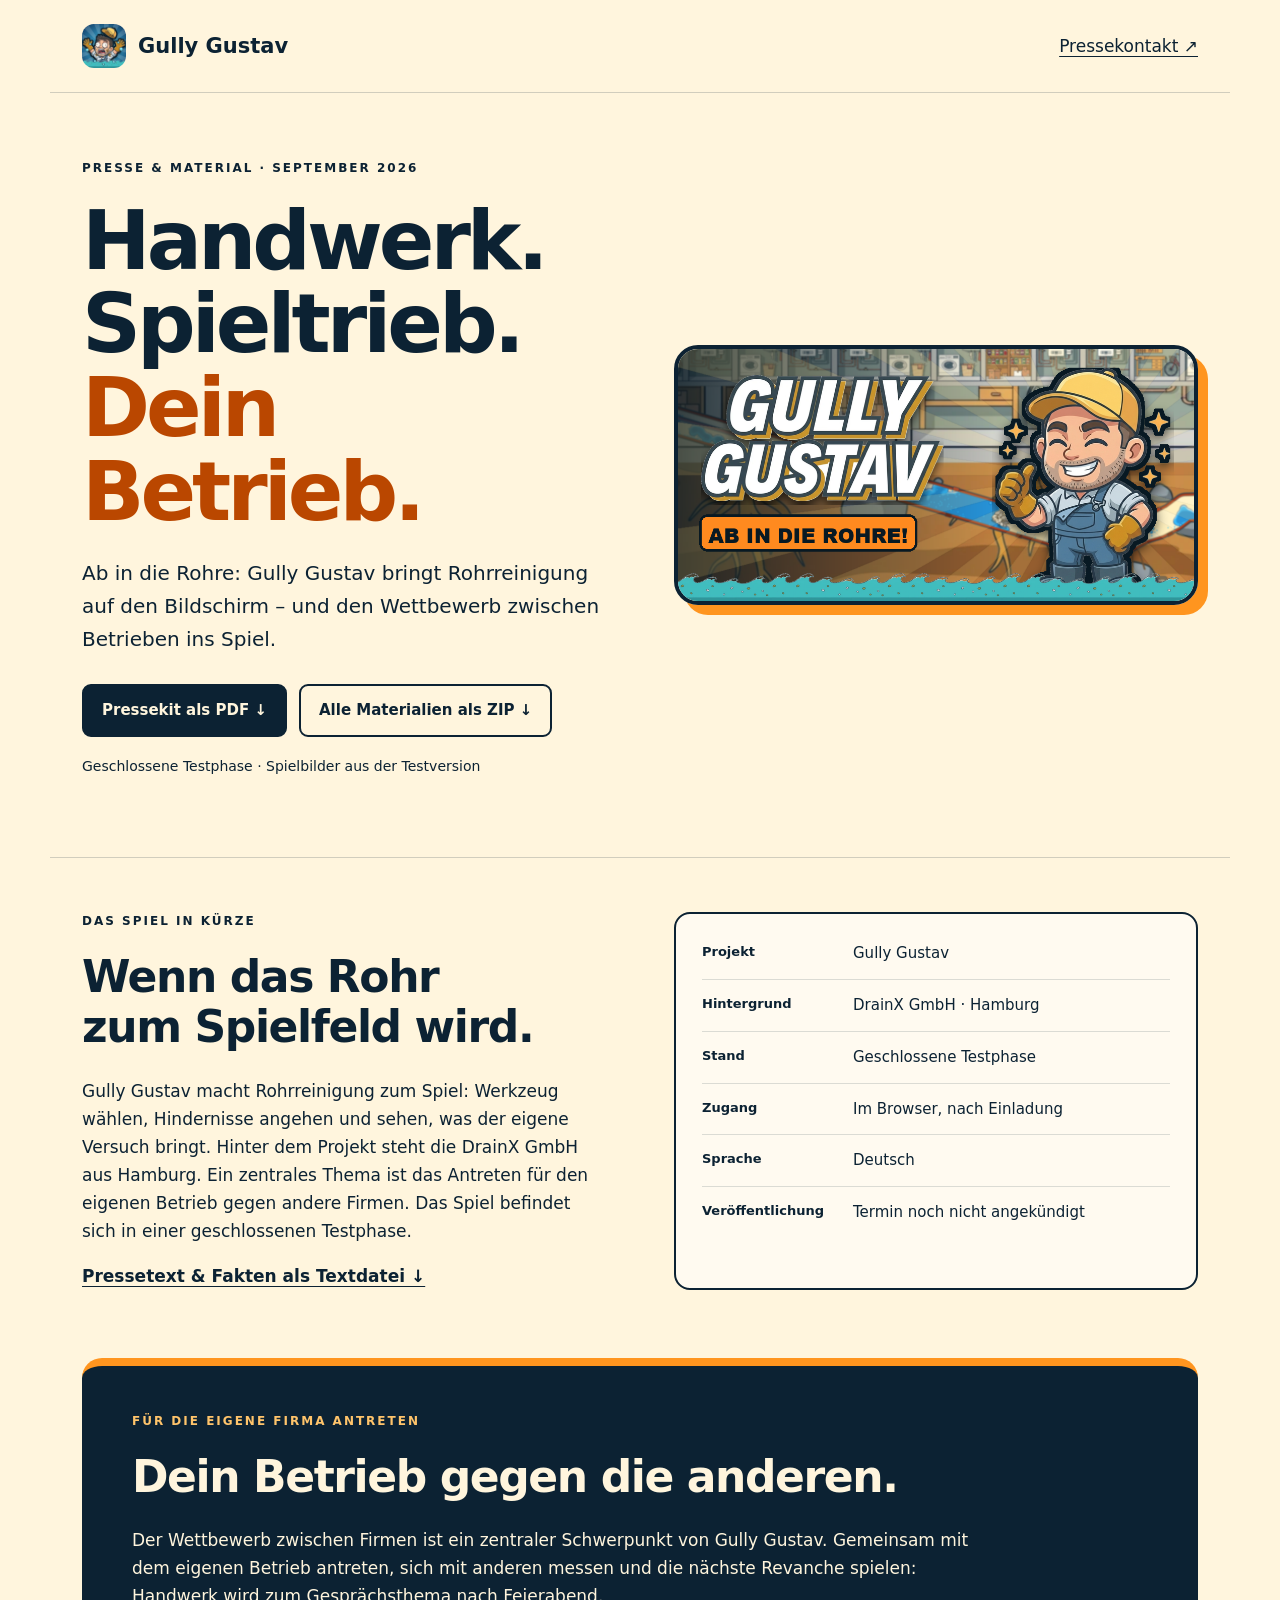
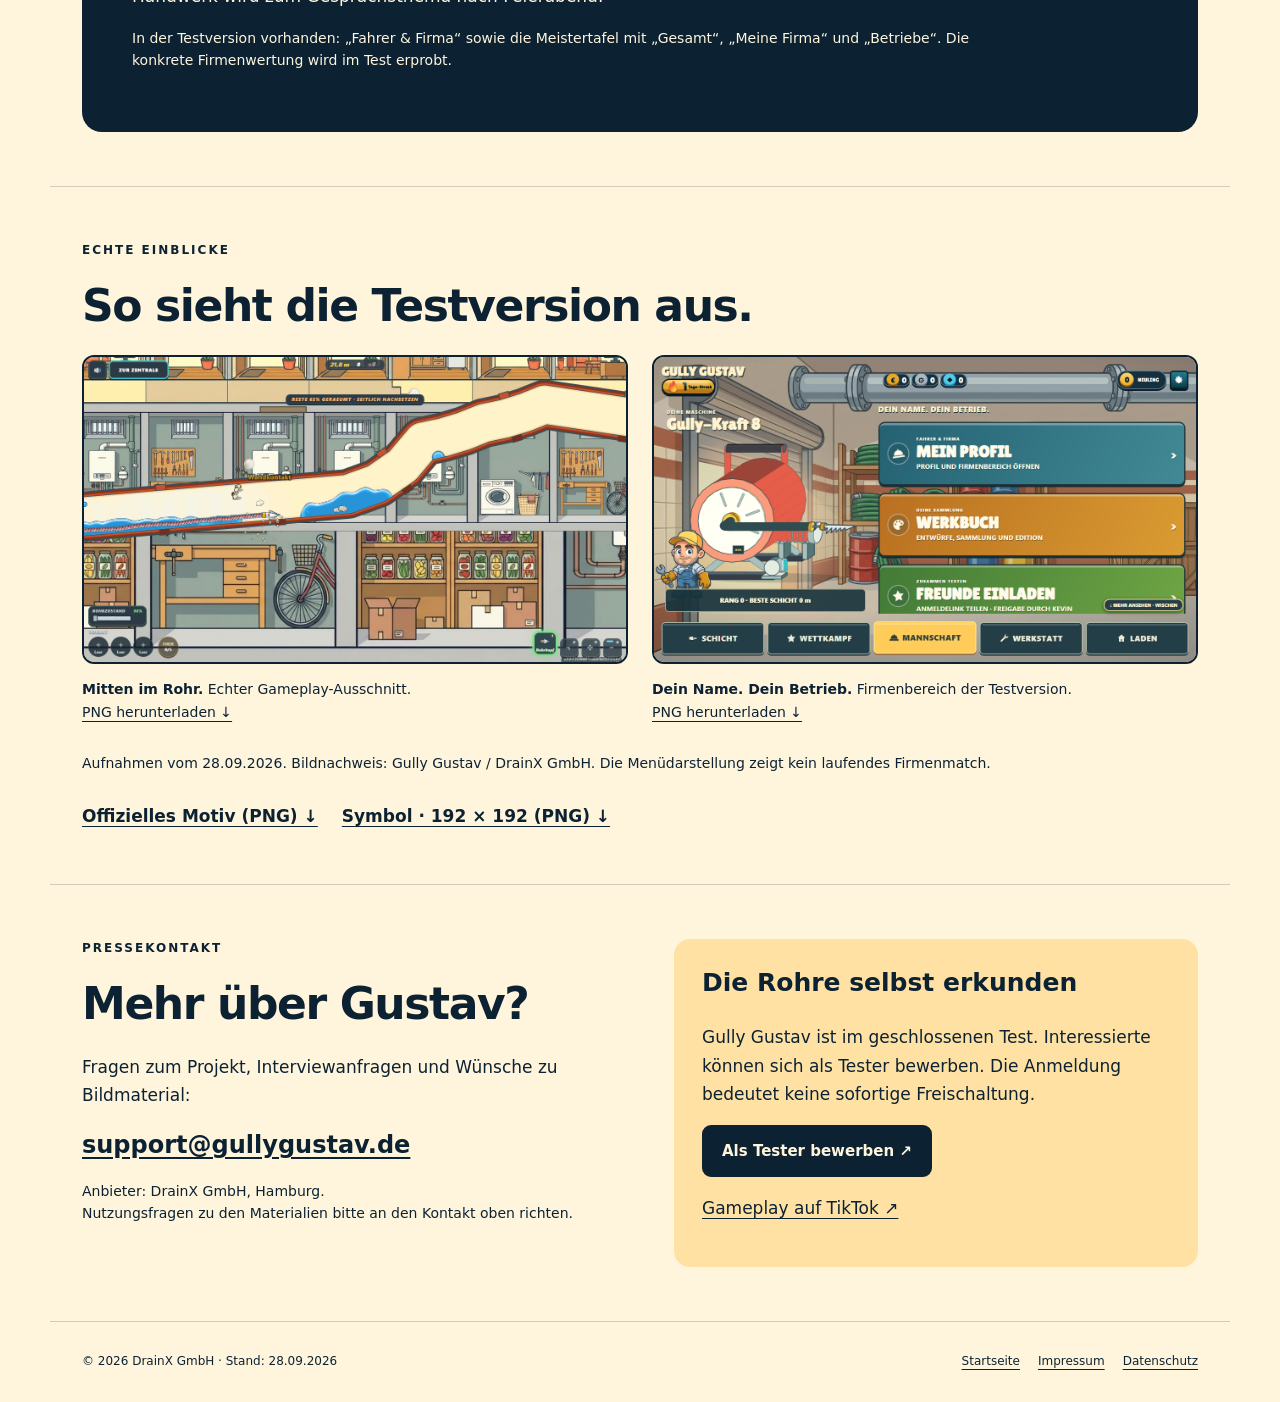
==== presse/index.html @ 7ac62380 "Add public Gully Gustav press kit and downloads" ====
<!doctype html><html lang="de"><head><meta charset="utf-8"><meta name="viewport" content="width=device-width,initial-scale=1"><title>Presse | Gully Gustav</title><meta name="description" content="Pressebereich von Gully Gustav: Spiel aus dem Rohrreinigungshandwerk, Firmenwettbewerb, Fakten, echte Spielbilder und Pressekit."><link rel="icon" href="../assets/symbol-192.png"><link rel="canonical" href="https://gullygustav.de/presse/"><link rel="stylesheet" href="style.css"></head><body><header class="nav"><a class="brand" href="/"><img src="../assets/symbol-192.png" alt="">Gully Gustav</a><a href="mailto:support@gullygustav.de">Pressekontakt ↗</a></header><main><section class="hero"><div><p class="eyebrow">PRESSE & MATERIAL · SEPTEMBER 2026</p><h1>Handwerk.<br>Spieltrieb.<br><span>Dein Betrieb.</span></h1><p class="intro">Ab in die Rohre: Gully Gustav bringt Rohrreinigung auf den Bildschirm – und den Wettbewerb zwischen Betrieben ins Spiel.</p><div class="buttons"><a class="button" href="material/gully-gustav-pressekit.pdf" download>Pressekit als PDF ↓</a><a class="button secondary" href="material/gully-gustav-pressematerial.zip" download>Alle Materialien als ZIP ↓</a></div><p class="note">Geschlossene Testphase · Spielbilder aus der Testversion</p></div><img class="heroart" src="material/gully-gustav-keyvisual.png" alt="Gully Gustav mit Schutzhelm und Werkzeug vor einer Rohröffnung"></section><section class="section grid"><div><p class="eyebrow">DAS SPIEL IN KÜRZE</p><h2>Wenn das Rohr<br>zum Spielfeld wird.</h2><p>Gully Gustav macht Rohrreinigung zum Spiel: Werkzeug wählen, Hindernisse angehen und sehen, was der eigene Versuch bringt. Hinter dem Projekt steht die DrainX GmbH aus Hamburg. Ein zentrales Thema ist das Antreten für den eigenen Betrieb gegen andere Firmen. Das Spiel befindet sich in einer geschlossenen Testphase.</p><a class="textlink" href="material/pressetext.txt" download>Pressetext & Fakten als Textdatei ↓</a></div><dl class="facts"><div><dt>Projekt</dt><dd>Gully Gustav</dd></div><div><dt>Hintergrund</dt><dd>DrainX GmbH · Hamburg</dd></div><div><dt>Stand</dt><dd>Geschlossene Testphase</dd></div><div><dt>Zugang</dt><dd>Im Browser, nach Einladung</dd></div><div><dt>Sprache</dt><dd>Deutsch</dd></div><div><dt>Veröffentlichung</dt><dd>Termin noch nicht angekündigt</dd></div></dl></section><section class="rival"><p class="eyebrow">FÜR DIE EIGENE FIRMA ANTRETEN</p><h2>Dein Betrieb gegen die anderen.</h2><p>Der Wettbewerb zwischen Firmen ist ein zentraler Schwerpunkt von Gully Gustav. Gemeinsam mit dem eigenen Betrieb antreten, sich mit anderen messen und die nächste Revanche spielen: Handwerk wird zum Gesprächsthema nach Feierabend.</p><p class="small">In der Testversion vorhanden: „Fahrer & Firma“ sowie die Meistertafel mit „Gesamt“, „Meine Firma“ und „Betriebe“. Die konkrete Firmenwertung wird im Test erprobt.</p></section><section class="section"><p class="eyebrow">ECHTE EINBLICKE</p><h2>So sieht die Testversion aus.</h2><div class="gallery"><figure><a href="material/spielszene-rohr.png" download><img src="material/spielszene-rohr.png" alt="Echtes Gameplay: Reinigungskopf im Rohr, Hindernis und Anzeige des Rohrzustands" loading="lazy"></a><figcaption><strong>Mitten im Rohr.</strong> Echter Gameplay-Ausschnitt. <a href="material/spielszene-rohr.png" download>PNG herunterladen ↓</a></figcaption></figure><figure><a href="material/fahrer-und-firma.png" download><img src="material/fahrer-und-firma.png" alt="Spielmenü Dein Name. Dein Betrieb. mit Fahrer und Firma" loading="lazy"></a><figcaption><strong>Dein Name. Dein Betrieb.</strong> Firmenbereich der Testversion. <a href="material/fahrer-und-firma.png" download>PNG herunterladen ↓</a></figcaption></figure></div><p class="small">Aufnahmen vom 28.09.2026. Bildnachweis: Gully Gustav / DrainX GmbH. Die Menüdarstellung zeigt kein laufendes Firmenmatch.</p><div class="assetlinks"><a href="material/gully-gustav-keyvisual.png" download>Offizielles Motiv (PNG) ↓</a><a href="material/gully-gustav-symbol.png" download>Symbol · 192 × 192 (PNG) ↓</a></div></section><section class="section grid contact"><div><p class="eyebrow">PRESSEKONTAKT</p><h2>Mehr über Gustav?</h2><p>Fragen zum Projekt, Interviewanfragen und Wünsche zu Bildmaterial:</p><a class="email" href="mailto:support@gullygustav.de">support@gullygustav.de</a><p class="small">Anbieter: DrainX GmbH, Hamburg.<br>Nutzungsfragen zu den Materialien bitte an den Kontakt oben richten.</p></div><div class="test"><h3>Die Rohre selbst erkunden</h3><p>Gully Gustav ist im geschlossenen Test. Interessierte können sich als Tester bewerben. Die Anmeldung bedeutet keine sofortige Freischaltung.</p><a class="button" href="https://spiel.gullygustav.de/test">Als Tester bewerben ↗</a><p><a href="https://www.tiktok.com/@gullygustav">Gameplay auf TikTok ↗</a></p></div></section></main><footer><span>© 2026 DrainX GmbH · Stand: 28.09.2026</span><div><a href="/">Startseite</a><a href="/recht/#impressum">Impressum</a><a href="/recht/#datenschutz">Datenschutz</a></div></footer></body></html>
---- presse/style.css ----
*{box-sizing:border-box}html{scroll-behavior:smooth}body{margin:0;background:#fff5dd;color:#0c2233;font:17px/1.65 system-ui,-apple-system,Segoe UI,sans-serif}a{color:inherit;text-underline-offset:4px}a:focus-visible{outline:3px solid #d85300;outline-offset:5px}.nav,main,footer{max-width:1180px;margin:auto}.nav{display:flex;justify-content:space-between;align-items:center;padding:24px 32px;border-bottom:1px solid #0c223330}.brand{display:flex;align-items:center;gap:12px;font-weight:850;font-size:21px;text-decoration:none}.brand img{width:44px;border-radius:12px}.hero{display:grid;grid-template-columns:1.05fr 1fr;gap:42px;align-items:center;padding:66px 32px}.eyebrow{font-size:12px;letter-spacing:2px;font-weight:800;margin:0 0 20px}h1{font-size:clamp(48px,6.7vw,82px);line-height:1.02;letter-spacing:-4px;margin:0 0 24px}h1 span{color:#ba4700}h2{font-size:clamp(30px,3.5vw,44px);line-height:1.14;letter-spacing:-1.4px;margin:0 0 24px}h3{font-size:25px;line-height:1.25;margin-top:0}.intro{max-width:530px;font-size:20px}.heroart{width:100%;border:4px solid #0c2233;border-radius:24px;box-shadow:10px 10px 0 #ff951f}.buttons{display:flex;flex-wrap:wrap;gap:12px;margin-top:28px}.button{display:inline-block;padding:12px 18px;border:2px solid #0c2233;background:#0c2233;color:#fff5dd;border-radius:9px;font-size:15px;font-weight:750;text-decoration:none}.secondary{background:transparent;color:#0c2233}.note,.small{font-size:14px;line-height:1.6}.note{margin-top:18px}.section{padding:54px 32px;border-top:1px solid #0c223330}.grid{display:grid;grid-template-columns:1fr 1fr;gap:68px}.facts{margin:0;padding:14px 26px;background:#fffaf0;border:2px solid #0c2233;border-radius:16px}.facts div{display:grid;grid-template-columns:135px 1fr;gap:16px;padding:13px 0;border-bottom:1px solid #0c223325}.facts div:last-child{border:0}dt{font-size:13px;font-weight:700}dd{margin:0;font-size:15px}.rival{background:#0c2233;color:#fff5dd;padding:46px 50px;margin:14px 32px 54px;border-radius:20px;border-top:8px solid #ff951f}.rival p{max-width:850px}.rival .eyebrow{color:#ffc46b}.gallery{display:grid;grid-template-columns:1fr 1fr;gap:24px}figure{margin:0}figure img{display:block;width:100%;border:2px solid #0c2233;border-radius:12px}figcaption{font-size:14px;padding:14px 0}figcaption a{display:block}.assetlinks{display:flex;flex-wrap:wrap;gap:24px;margin-top:28px;font-weight:700}.test{background:#ffe1a3;padding:28px;border-radius:16px}.email{font-size:clamp(17px,2vw,24px);font-weight:750}.textlink{font-weight:750}footer{display:flex;justify-content:space-between;gap:20px;padding:30px 32px;font-size:12px;border-top:1px solid #0c223330}footer div{display:flex;gap:18px}@media(max-width:760px){.nav{padding:18px 20px;font-size:13px}.brand{font-size:17px}.hero{grid-template-columns:1fr;padding:40px 20px;gap:32px}h1{letter-spacing:-2px}.heroart{max-width:550px}.grid,.gallery{grid-template-columns:1fr;gap:30px}.section{padding:36px 20px}.rival{margin:0 20px 36px;padding:28px}.facts{padding:12px 18px}.facts div{grid-template-columns:110px 1fr}.buttons .button{font-size:14px}footer{padding:25px 20px;flex-direction:column}.email{overflow-wrap:anywhere}}
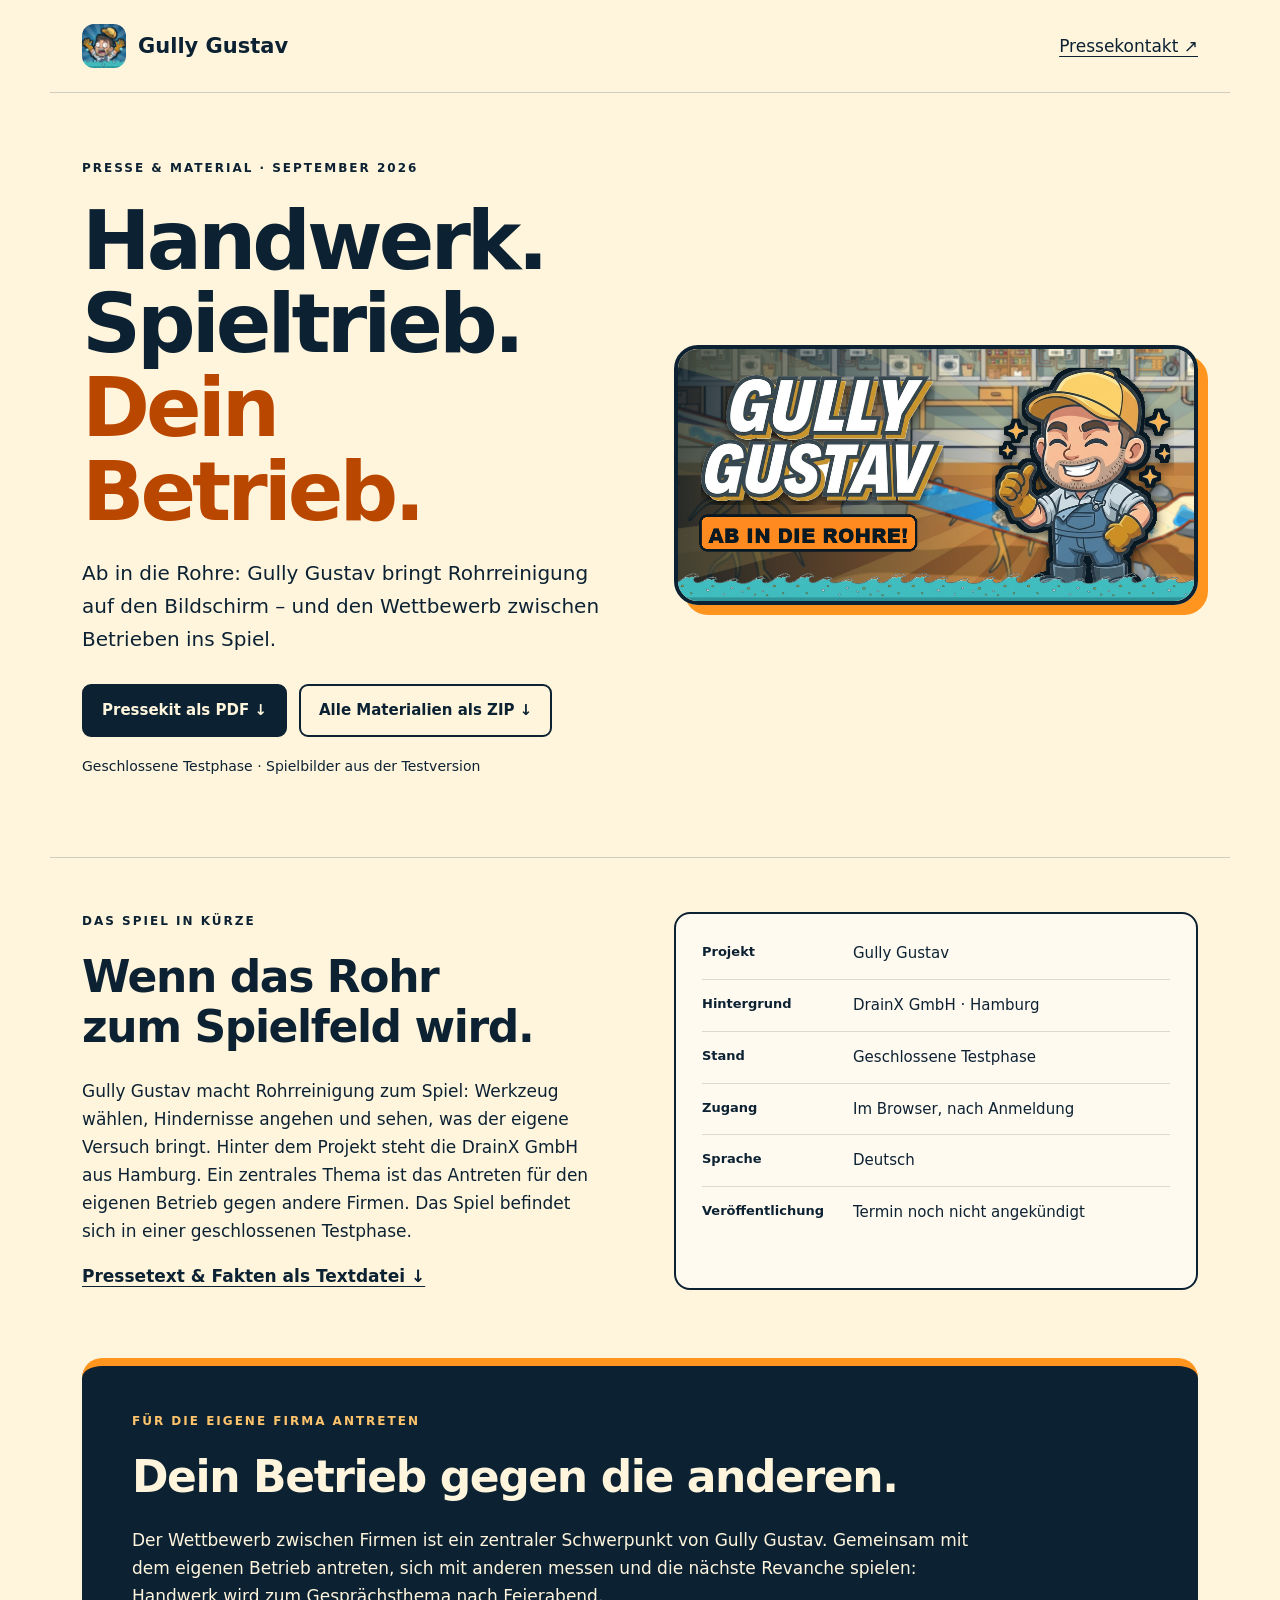
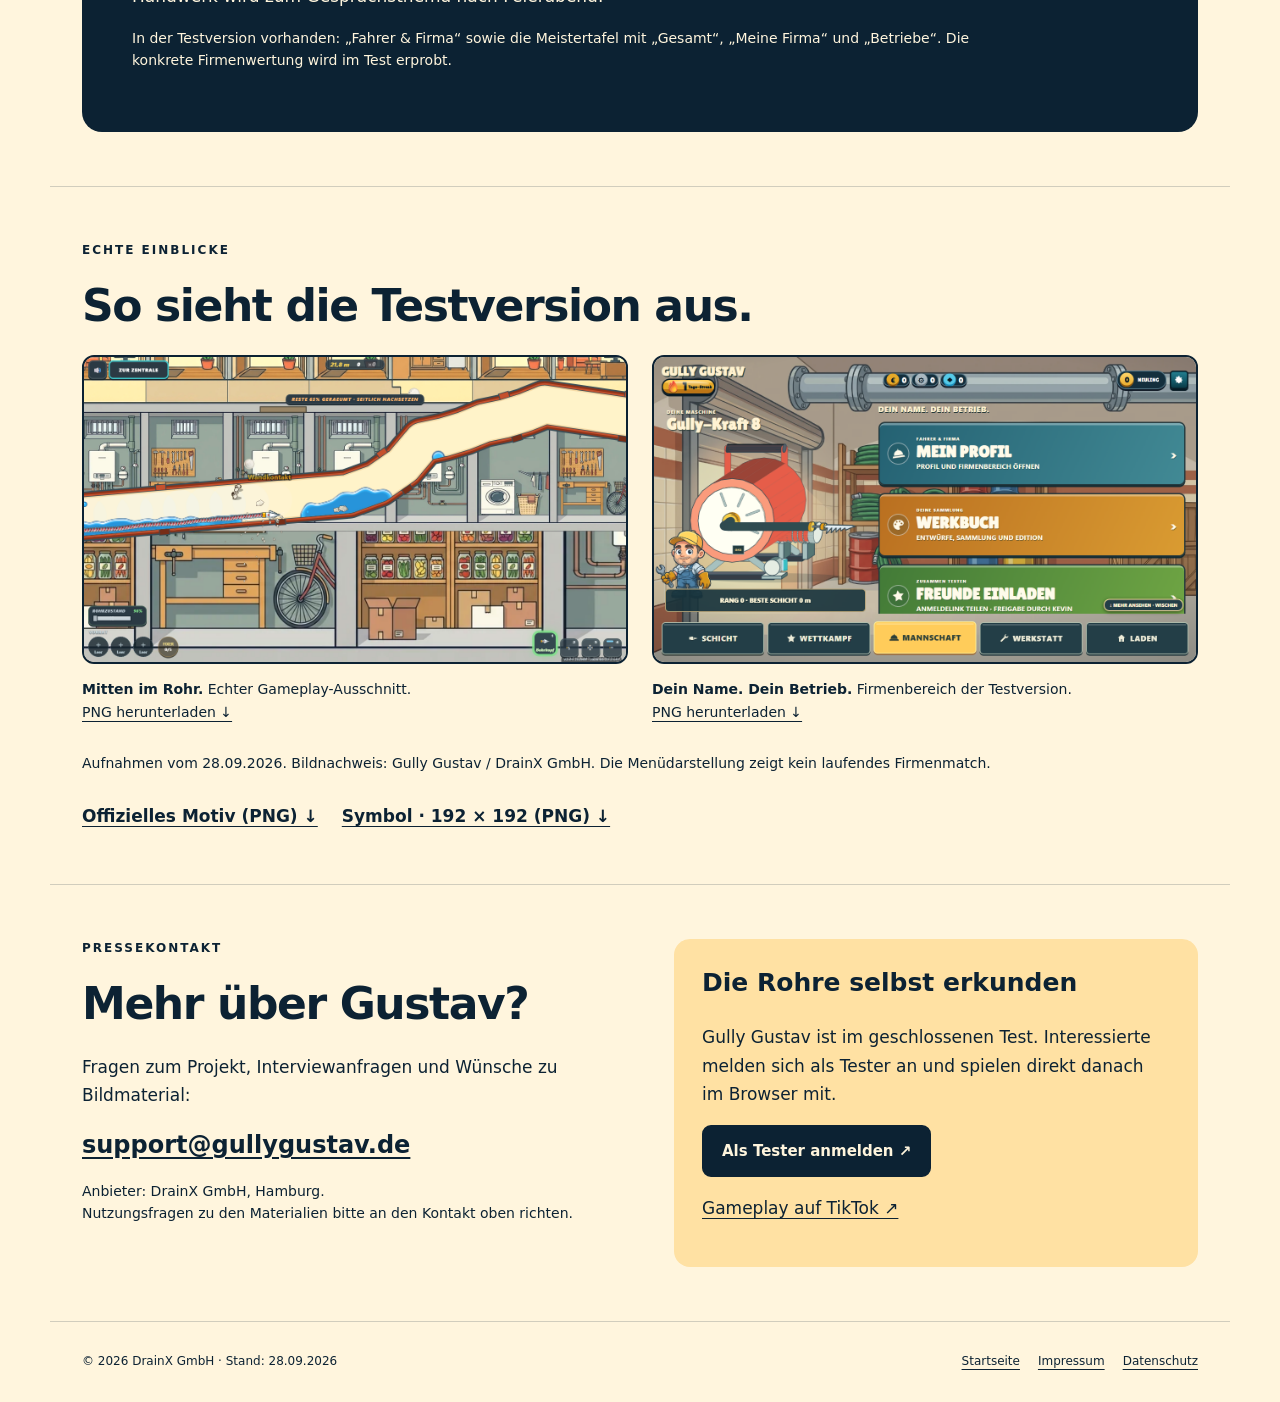
==== commit 99df8a3d: "Presse: Tester-Anmeldung schaltet sofort frei (seit 29.09.2026) Co-Authored-By: Claude Opus 5.5 <nor" ====
--- a/presse/index.html
+++ b/presse/index.html
@@ -1 +1 @@
-<!doctype html><html lang="de"><head><meta charset="utf-8"><meta name="viewport" content="width=device-width,initial-scale=1"><title>Presse | Gully Gustav</title><meta name="description" content="Pressebereich von Gully Gustav: Spiel aus dem Rohrreinigungshandwerk, Firmenwettbewerb, Fakten, echte Spielbilder und Pressekit."><link rel="icon" href="../assets/symbol-192.png"><link rel="canonical" href="https://gullygustav.de/presse/"><link rel="stylesheet" href="style.css"></head><body><header class="nav"><a class="brand" href="/"><img src="../assets/symbol-192.png" alt="">Gully Gustav</a><a href="mailto:support@gullygustav.de">Pressekontakt ↗</a></header><main><section class="hero"><div><p class="eyebrow">PRESSE & MATERIAL · SEPTEMBER 2026</p><h1>Handwerk.<br>Spieltrieb.<br><span>Dein Betrieb.</span></h1><p class="intro">Ab in die Rohre: Gully Gustav bringt Rohrreinigung auf den Bildschirm – und den Wettbewerb zwischen Betrieben ins Spiel.</p><div class="buttons"><a class="button" href="material/gully-gustav-pressekit.pdf" download>Pressekit als PDF ↓</a><a class="button secondary" href="material/gully-gustav-pressematerial.zip" download>Alle Materialien als ZIP ↓</a></div><p class="note">Geschlossene Testphase · Spielbilder aus der Testversion</p></div><img class="heroart" src="material/gully-gustav-keyvisual.png" alt="Gully Gustav mit Schutzhelm und Werkzeug vor einer Rohröffnung"></section><section class="section grid"><div><p class="eyebrow">DAS SPIEL IN KÜRZE</p><h2>Wenn das Rohr<br>zum Spielfeld wird.</h2><p>Gully Gustav macht Rohrreinigung zum Spiel: Werkzeug wählen, Hindernisse angehen und sehen, was der eigene Versuch bringt. Hinter dem Projekt steht die DrainX GmbH aus Hamburg. Ein zentrales Thema ist das Antreten für den eigenen Betrieb gegen andere Firmen. Das Spiel befindet sich in einer geschlossenen Testphase.</p><a class="textlink" href="material/pressetext.txt" download>Pressetext & Fakten als Textdatei ↓</a></div><dl class="facts"><div><dt>Projekt</dt><dd>Gully Gustav</dd></div><div><dt>Hintergrund</dt><dd>DrainX GmbH · Hamburg</dd></div><div><dt>Stand</dt><dd>Geschlossene Testphase</dd></div><div><dt>Zugang</dt><dd>Im Browser, nach Einladung</dd></div><div><dt>Sprache</dt><dd>Deutsch</dd></div><div><dt>Veröffentlichung</dt><dd>Termin noch nicht angekündigt</dd></div></dl></section><section class="rival"><p class="eyebrow">FÜR DIE EIGENE FIRMA ANTRETEN</p><h2>Dein Betrieb gegen die anderen.</h2><p>Der Wettbewerb zwischen Firmen ist ein zentraler Schwerpunkt von Gully Gustav. Gemeinsam mit dem eigenen Betrieb antreten, sich mit anderen messen und die nächste Revanche spielen: Handwerk wird zum Gesprächsthema nach Feierabend.</p><p class="small">In der Testversion vorhanden: „Fahrer & Firma“ sowie die Meistertafel mit „Gesamt“, „Meine Firma“ und „Betriebe“. Die konkrete Firmenwertung wird im Test erprobt.</p></section><section class="section"><p class="eyebrow">ECHTE EINBLICKE</p><h2>So sieht die Testversion aus.</h2><div class="gallery"><figure><a href="material/spielszene-rohr.png" download><img src="material/spielszene-rohr.png" alt="Echtes Gameplay: Reinigungskopf im Rohr, Hindernis und Anzeige des Rohrzustands" loading="lazy"></a><figcaption><strong>Mitten im Rohr.</strong> Echter Gameplay-Ausschnitt. <a href="material/spielszene-rohr.png" download>PNG herunterladen ↓</a></figcaption></figure><figure><a href="material/fahrer-und-firma.png" download><img src="material/fahrer-und-firma.png" alt="Spielmenü Dein Name. Dein Betrieb. mit Fahrer und Firma" loading="lazy"></a><figcaption><strong>Dein Name. Dein Betrieb.</strong> Firmenbereich der Testversion. <a href="material/fahrer-und-firma.png" download>PNG herunterladen ↓</a></figcaption></figure></div><p class="small">Aufnahmen vom 28.09.2026. Bildnachweis: Gully Gustav / DrainX GmbH. Die Menüdarstellung zeigt kein laufendes Firmenmatch.</p><div class="assetlinks"><a href="material/gully-gustav-keyvisual.png" download>Offizielles Motiv (PNG) ↓</a><a href="material/gully-gustav-symbol.png" download>Symbol · 192 × 192 (PNG) ↓</a></div></section><section class="section grid contact"><div><p class="eyebrow">PRESSEKONTAKT</p><h2>Mehr über Gustav?</h2><p>Fragen zum Projekt, Interviewanfragen und Wünsche zu Bildmaterial:</p><a class="email" href="mailto:support@gullygustav.de">support@gullygustav.de</a><p class="small">Anbieter: DrainX GmbH, Hamburg.<br>Nutzungsfragen zu den Materialien bitte an den Kontakt oben richten.</p></div><div class="test"><h3>Die Rohre selbst erkunden</h3><p>Gully Gustav ist im geschlossenen Test. Interessierte können sich als Tester bewerben. Die Anmeldung bedeutet keine sofortige Freischaltung.</p><a class="button" href="https://spiel.gullygustav.de/test">Als Tester bewerben ↗</a><p><a href="https://www.tiktok.com/@gullygustav">Gameplay auf TikTok ↗</a></p></div></section></main><footer><span>© 2026 DrainX GmbH · Stand: 28.09.2026</span><div><a href="/">Startseite</a><a href="/recht/#impressum">Impressum</a><a href="/recht/#datenschutz">Datenschutz</a></div></footer></body></html>+<!doctype html><html lang="de"><head><meta charset="utf-8"><meta name="viewport" content="width=device-width,initial-scale=1"><title>Presse | Gully Gustav</title><meta name="description" content="Pressebereich von Gully Gustav: Spiel aus dem Rohrreinigungshandwerk, Firmenwettbewerb, Fakten, echte Spielbilder und Pressekit."><link rel="icon" href="../assets/symbol-192.png"><link rel="canonical" href="https://gullygustav.de/presse/"><link rel="stylesheet" href="style.css"></head><body><header class="nav"><a class="brand" href="/"><img src="../assets/symbol-192.png" alt="">Gully Gustav</a><a href="mailto:support@gullygustav.de">Pressekontakt ↗</a></header><main><section class="hero"><div><p class="eyebrow">PRESSE & MATERIAL · SEPTEMBER 2026</p><h1>Handwerk.<br>Spieltrieb.<br><span>Dein Betrieb.</span></h1><p class="intro">Ab in die Rohre: Gully Gustav bringt Rohrreinigung auf den Bildschirm – und den Wettbewerb zwischen Betrieben ins Spiel.</p><div class="buttons"><a class="button" href="material/gully-gustav-pressekit.pdf" download>Pressekit als PDF ↓</a><a class="button secondary" href="material/gully-gustav-pressematerial.zip" download>Alle Materialien als ZIP ↓</a></div><p class="note">Geschlossene Testphase · Spielbilder aus der Testversion</p></div><img class="heroart" src="material/gully-gustav-keyvisual.png" alt="Gully Gustav mit Schutzhelm und Werkzeug vor einer Rohröffnung"></section><section class="section grid"><div><p class="eyebrow">DAS SPIEL IN KÜRZE</p><h2>Wenn das Rohr<br>zum Spielfeld wird.</h2><p>Gully Gustav macht Rohrreinigung zum Spiel: Werkzeug wählen, Hindernisse angehen und sehen, was der eigene Versuch bringt. Hinter dem Projekt steht die DrainX GmbH aus Hamburg. Ein zentrales Thema ist das Antreten für den eigenen Betrieb gegen andere Firmen. Das Spiel befindet sich in einer geschlossenen Testphase.</p><a class="textlink" href="material/pressetext.txt" download>Pressetext & Fakten als Textdatei ↓</a></div><dl class="facts"><div><dt>Projekt</dt><dd>Gully Gustav</dd></div><div><dt>Hintergrund</dt><dd>DrainX GmbH · Hamburg</dd></div><div><dt>Stand</dt><dd>Geschlossene Testphase</dd></div><div><dt>Zugang</dt><dd>Im Browser, nach Anmeldung</dd></div><div><dt>Sprache</dt><dd>Deutsch</dd></div><div><dt>Veröffentlichung</dt><dd>Termin noch nicht angekündigt</dd></div></dl></section><section class="rival"><p class="eyebrow">FÜR DIE EIGENE FIRMA ANTRETEN</p><h2>Dein Betrieb gegen die anderen.</h2><p>Der Wettbewerb zwischen Firmen ist ein zentraler Schwerpunkt von Gully Gustav. Gemeinsam mit dem eigenen Betrieb antreten, sich mit anderen messen und die nächste Revanche spielen: Handwerk wird zum Gesprächsthema nach Feierabend.</p><p class="small">In der Testversion vorhanden: „Fahrer & Firma“ sowie die Meistertafel mit „Gesamt“, „Meine Firma“ und „Betriebe“. Die konkrete Firmenwertung wird im Test erprobt.</p></section><section class="section"><p class="eyebrow">ECHTE EINBLICKE</p><h2>So sieht die Testversion aus.</h2><div class="gallery"><figure><a href="material/spielszene-rohr.png" download><img src="material/spielszene-rohr.png" alt="Echtes Gameplay: Reinigungskopf im Rohr, Hindernis und Anzeige des Rohrzustands" loading="lazy"></a><figcaption><strong>Mitten im Rohr.</strong> Echter Gameplay-Ausschnitt. <a href="material/spielszene-rohr.png" download>PNG herunterladen ↓</a></figcaption></figure><figure><a href="material/fahrer-und-firma.png" download><img src="material/fahrer-und-firma.png" alt="Spielmenü Dein Name. Dein Betrieb. mit Fahrer und Firma" loading="lazy"></a><figcaption><strong>Dein Name. Dein Betrieb.</strong> Firmenbereich der Testversion. <a href="material/fahrer-und-firma.png" download>PNG herunterladen ↓</a></figcaption></figure></div><p class="small">Aufnahmen vom 28.09.2026. Bildnachweis: Gully Gustav / DrainX GmbH. Die Menüdarstellung zeigt kein laufendes Firmenmatch.</p><div class="assetlinks"><a href="material/gully-gustav-keyvisual.png" download>Offizielles Motiv (PNG) ↓</a><a href="material/gully-gustav-symbol.png" download>Symbol · 192 × 192 (PNG) ↓</a></div></section><section class="section grid contact"><div><p class="eyebrow">PRESSEKONTAKT</p><h2>Mehr über Gustav?</h2><p>Fragen zum Projekt, Interviewanfragen und Wünsche zu Bildmaterial:</p><a class="email" href="mailto:support@gullygustav.de">support@gullygustav.de</a><p class="small">Anbieter: DrainX GmbH, Hamburg.<br>Nutzungsfragen zu den Materialien bitte an den Kontakt oben richten.</p></div><div class="test"><h3>Die Rohre selbst erkunden</h3><p>Gully Gustav ist im geschlossenen Test. Interessierte melden sich als Tester an und spielen direkt danach im Browser mit.</p><a class="button" href="https://spiel.gullygustav.de/test">Als Tester anmelden ↗</a><p><a href="https://www.tiktok.com/@gullygustav">Gameplay auf TikTok ↗</a></p></div></section></main><footer><span>© 2026 DrainX GmbH · Stand: 28.09.2026</span><div><a href="/">Startseite</a><a href="/recht/#impressum">Impressum</a><a href="/recht/#datenschutz">Datenschutz</a></div></footer></body></html>
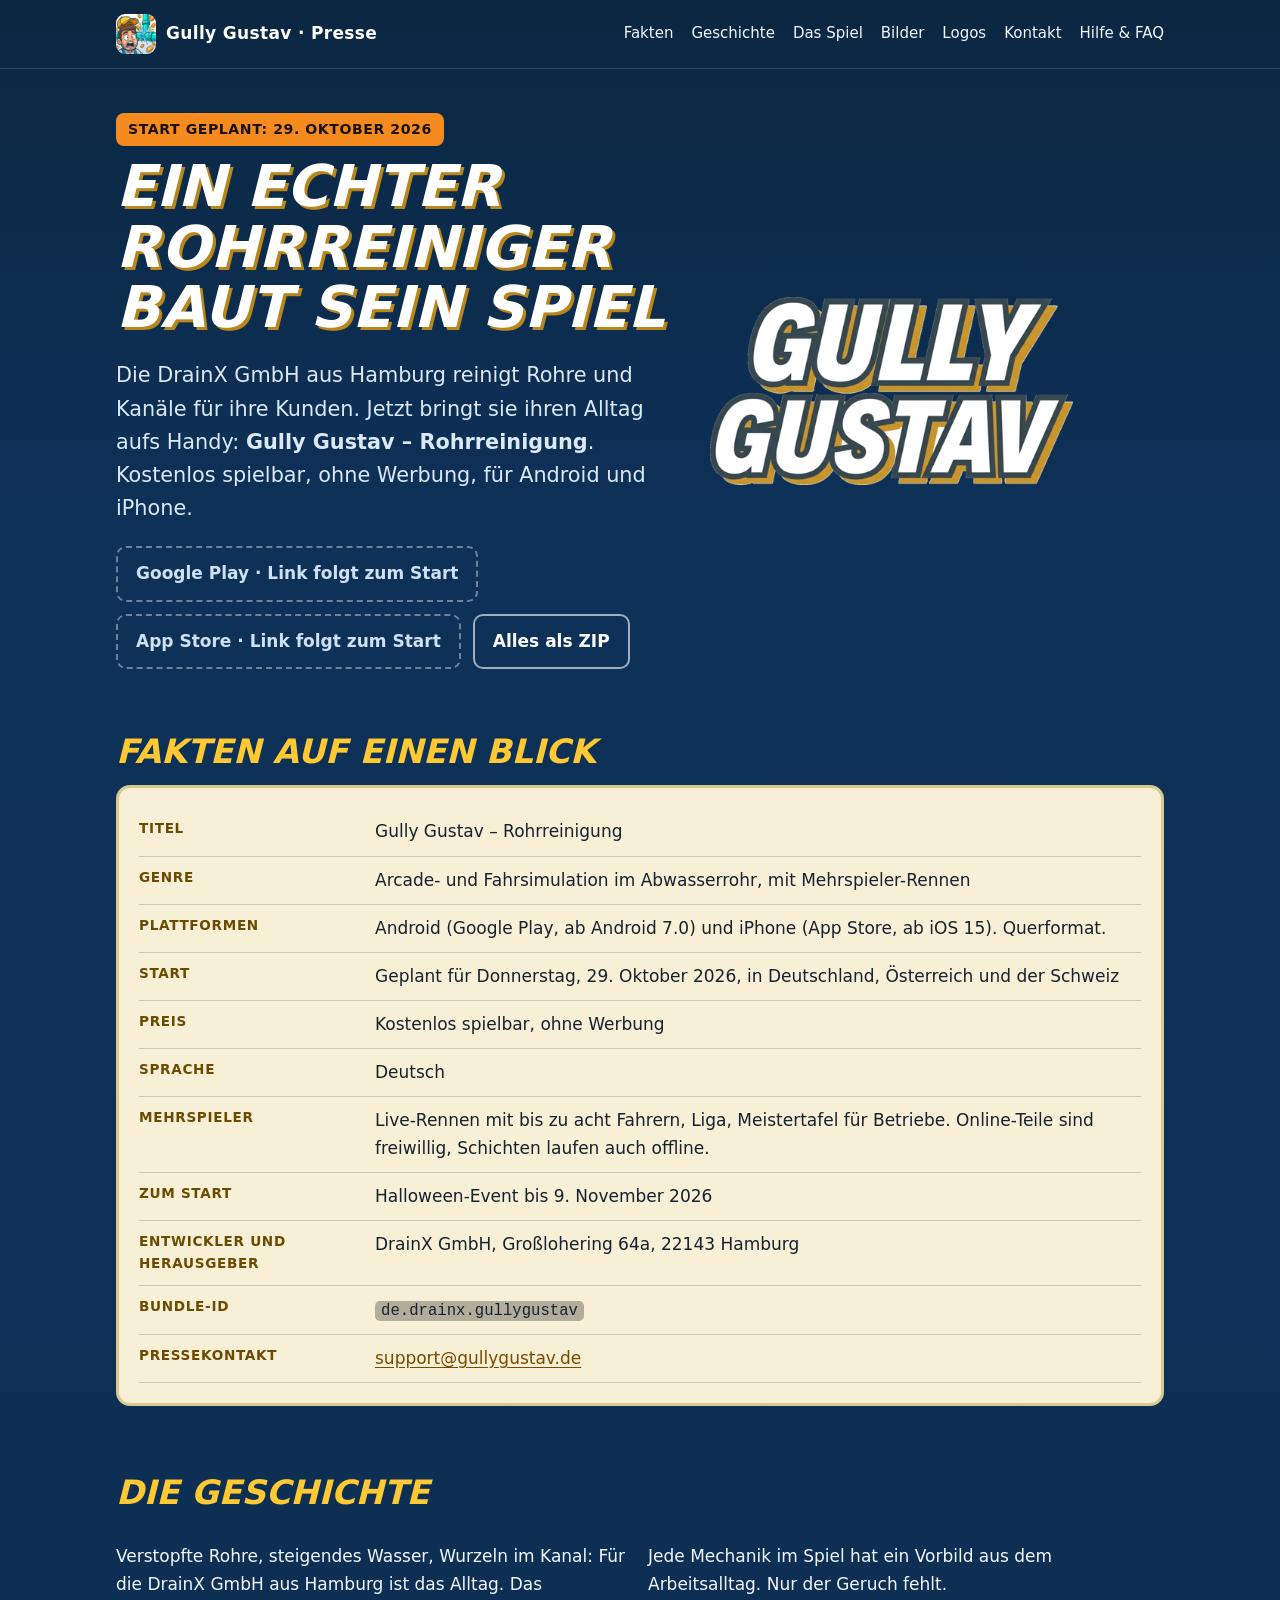
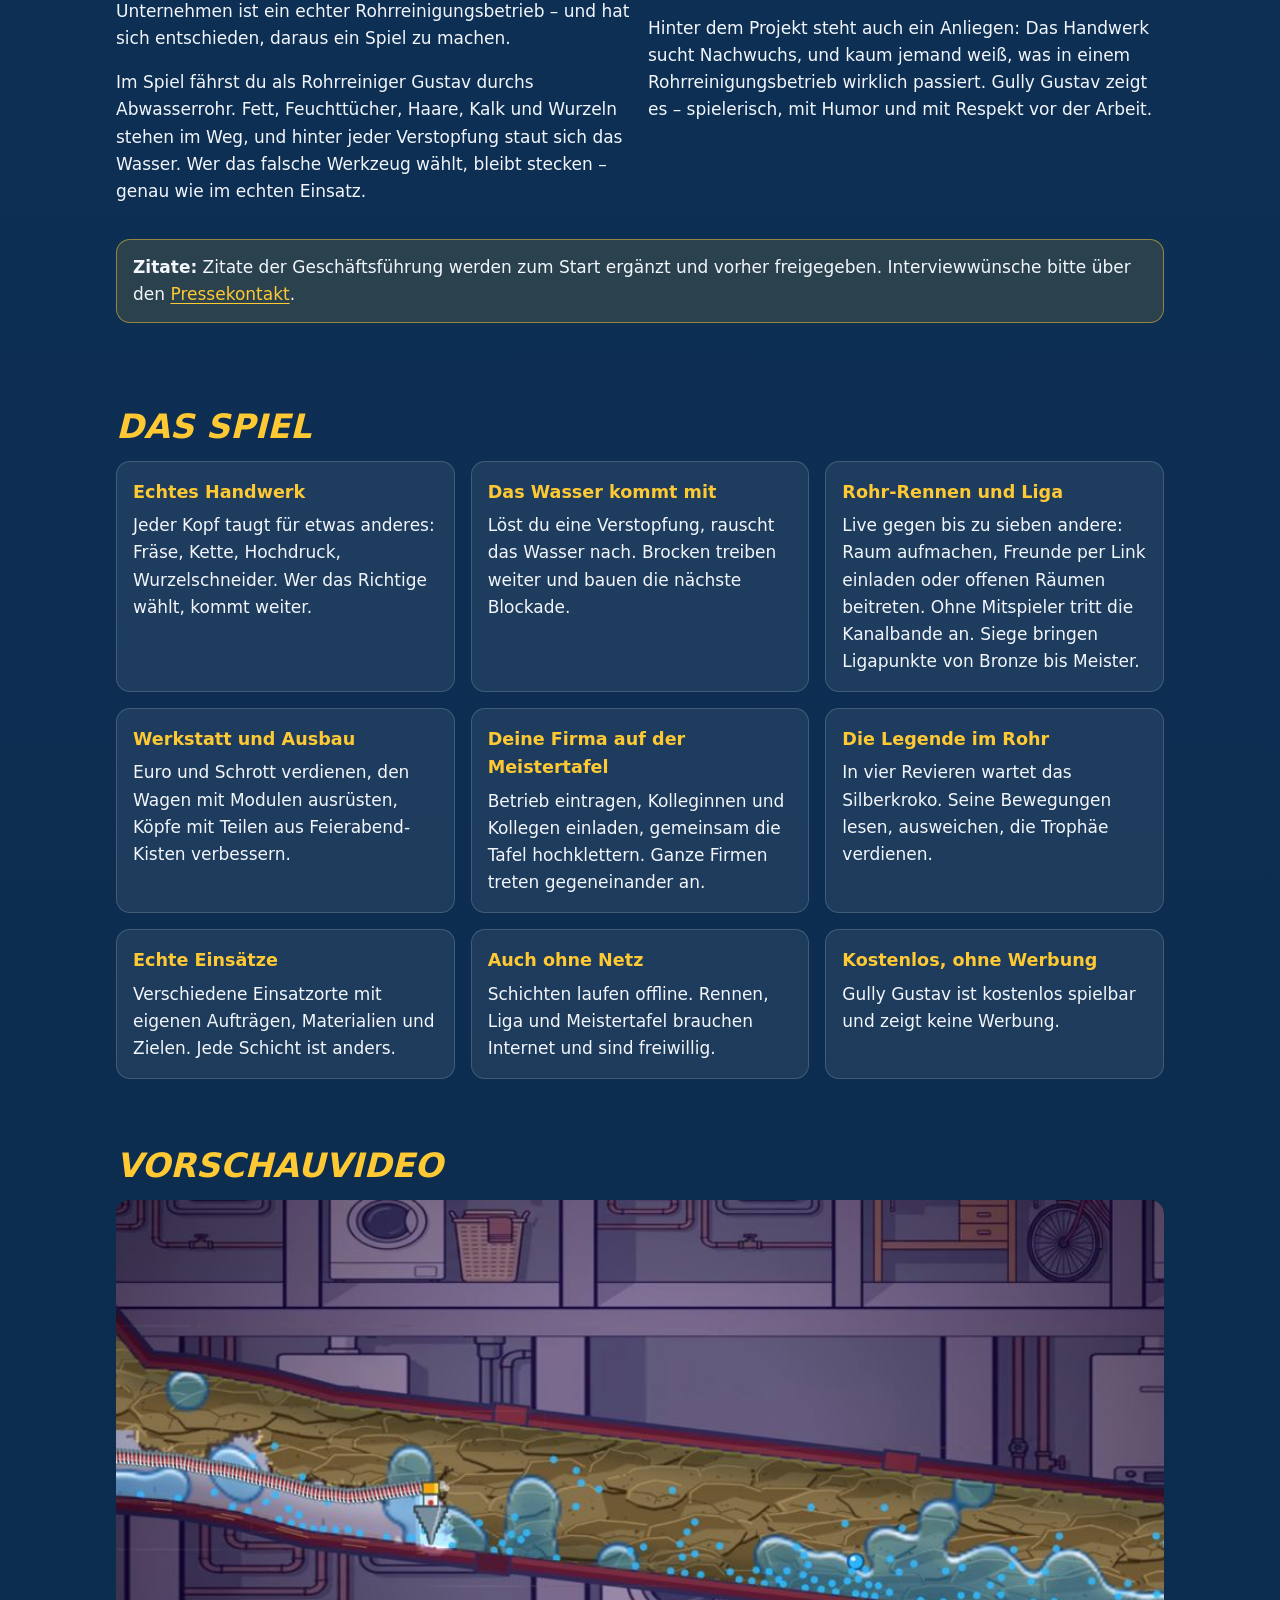
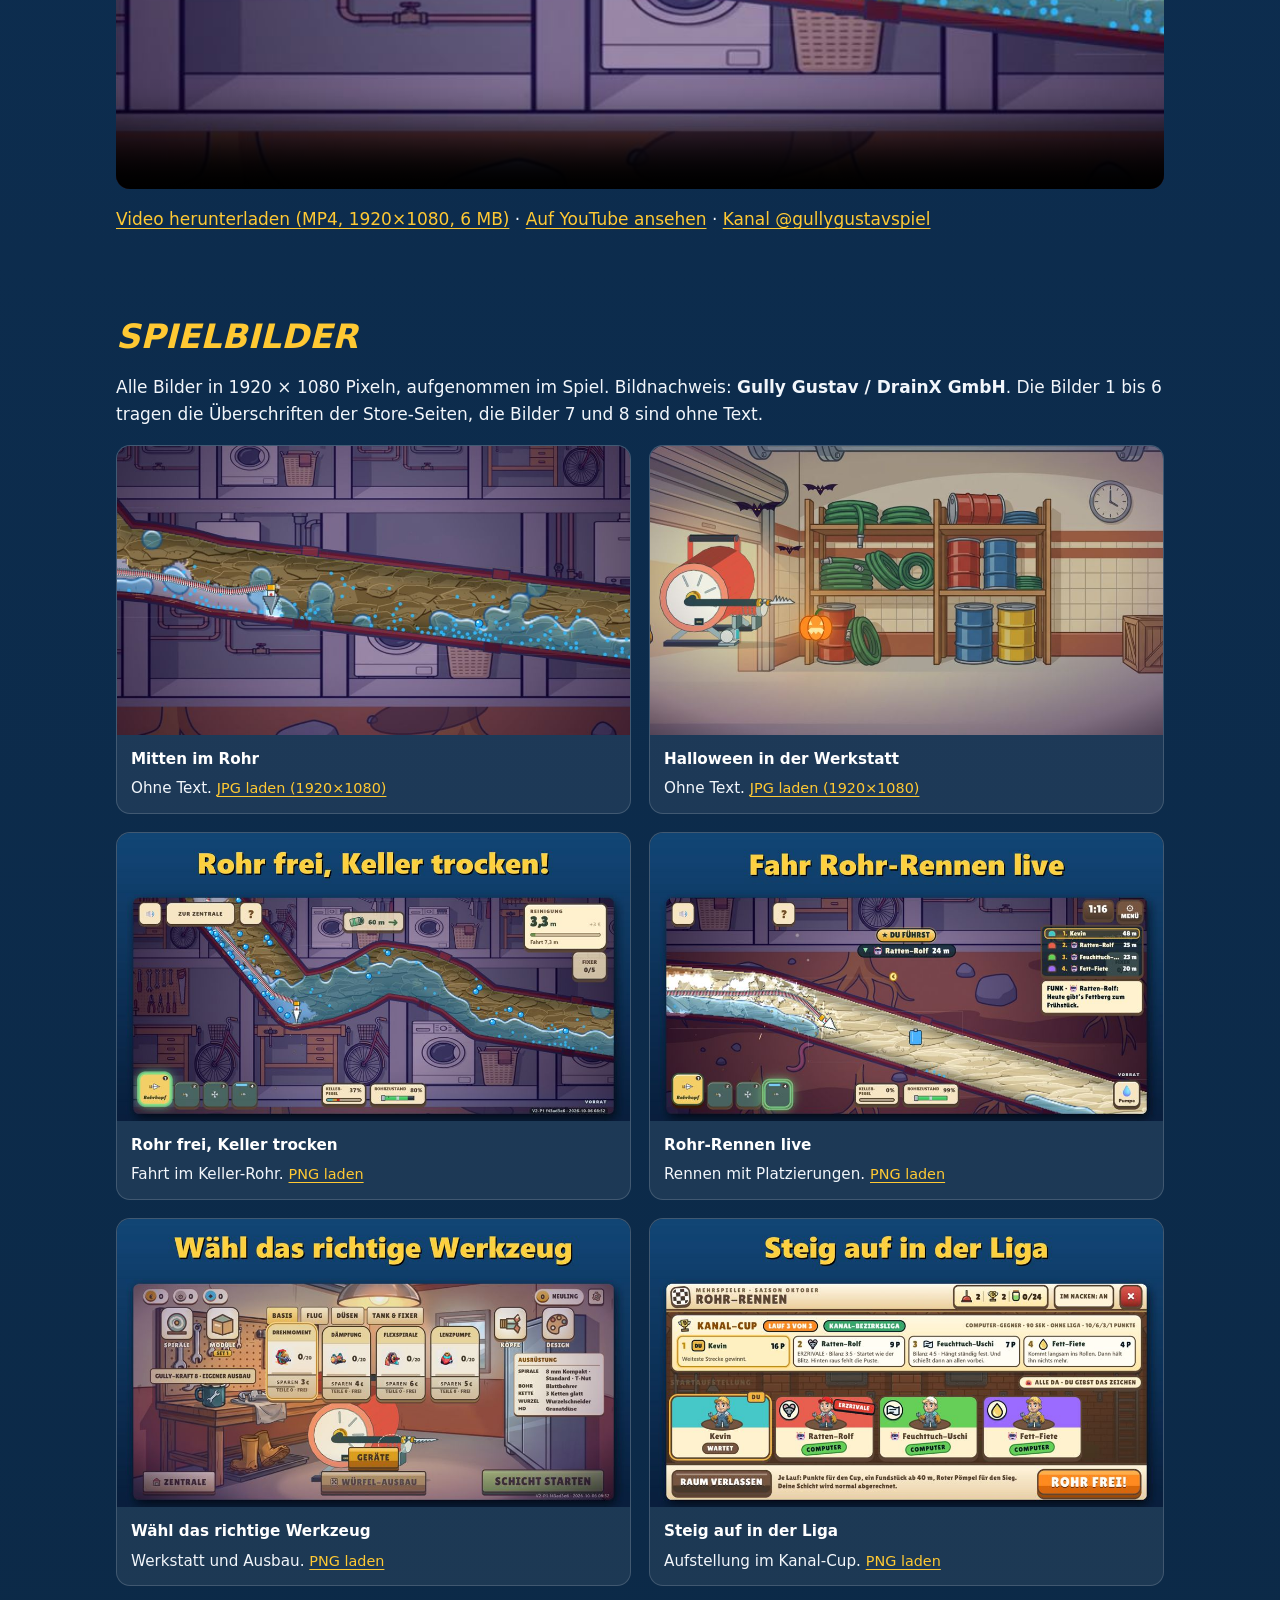
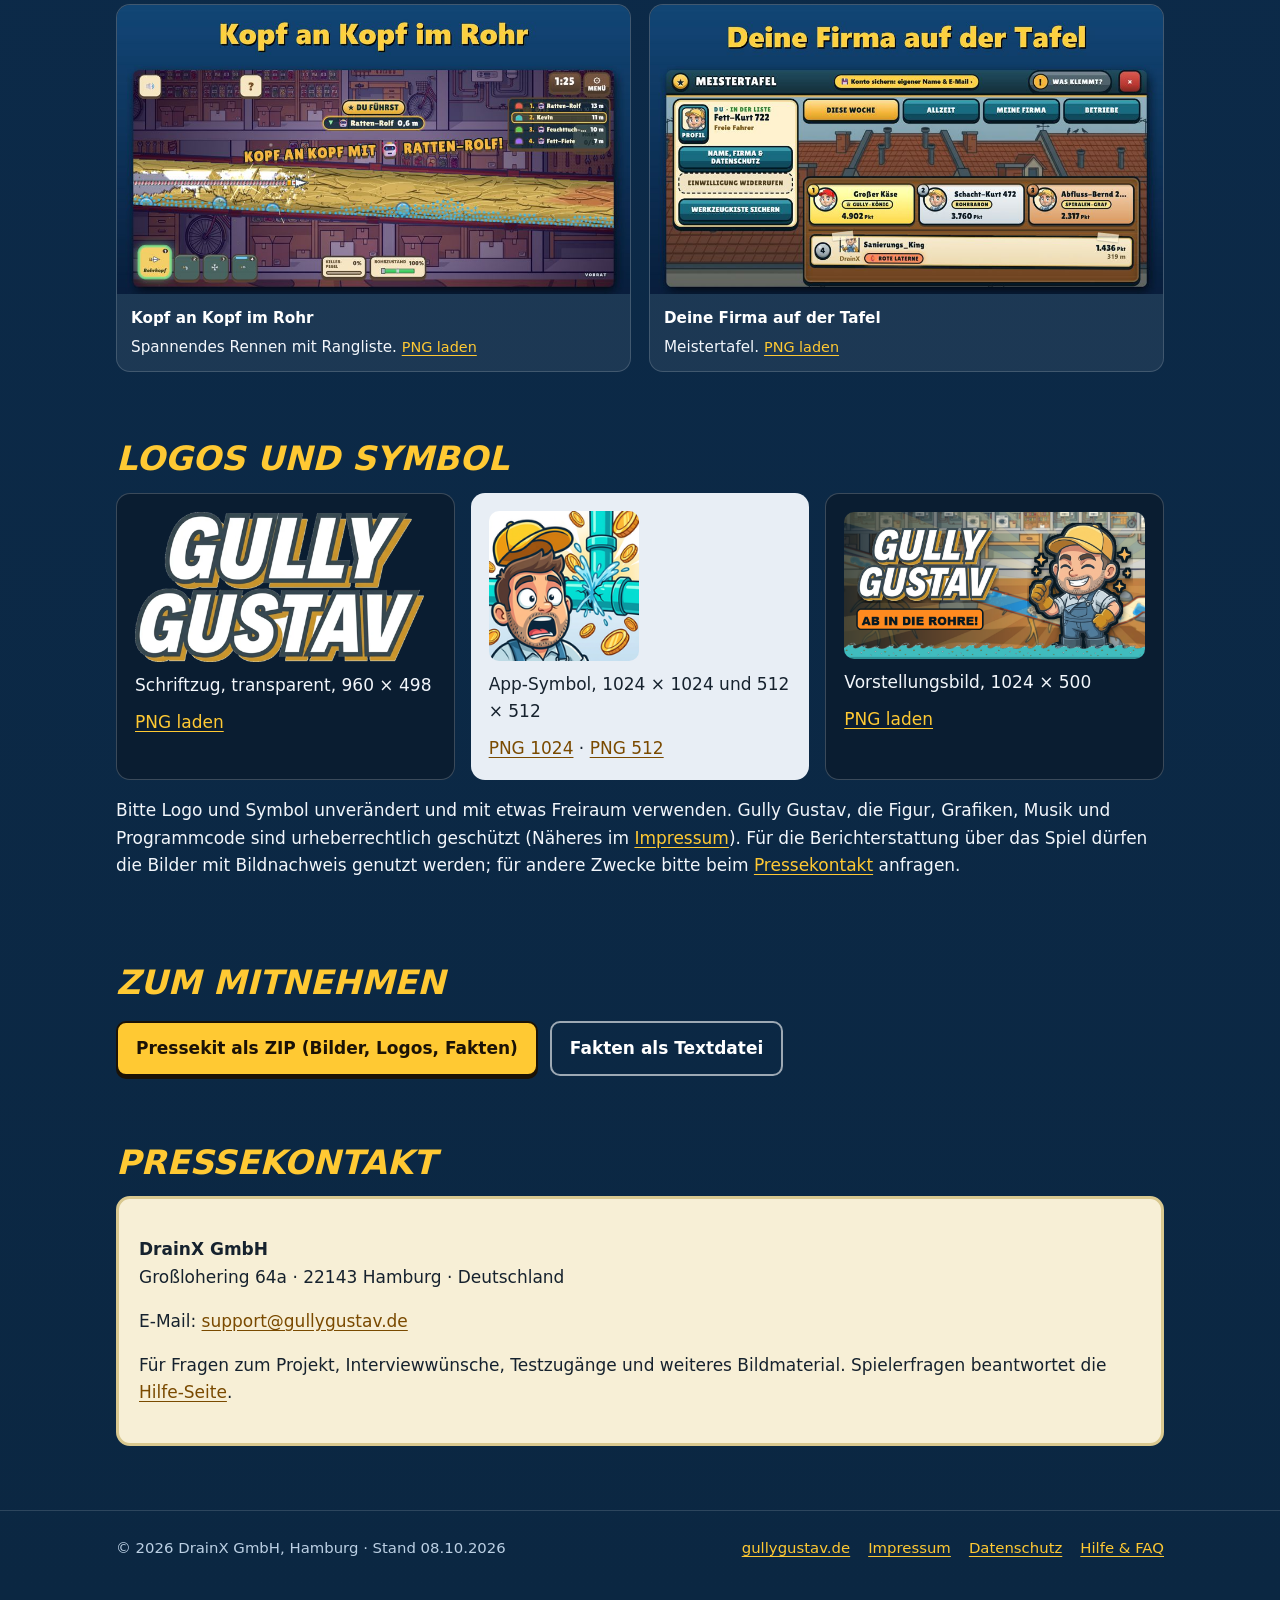
==== commit f94d534a: "Recht Stand 08.10. (Käufe in der App, freiwilliges Konto), neue Pressemappe mit Pressekit, Support/F" ====
--- a/presse/index.html
+++ b/presse/index.html
@@ -1 +1,176 @@
-<!doctype html><html lang="de"><head><meta charset="utf-8"><meta name="viewport" content="width=device-width,initial-scale=1"><title>Presse | Gully Gustav</title><meta name="description" content="Pressebereich von Gully Gustav: Spiel aus dem Rohrreinigungshandwerk, Firmenwettbewerb, Fakten, echte Spielbilder und Pressekit."><link rel="icon" href="../assets/symbol-192.png"><link rel="canonical" href="https://gullygustav.de/presse/"><link rel="stylesheet" href="style.css"></head><body><header class="nav"><a class="brand" href="/"><img src="../assets/symbol-192.png" alt="">Gully Gustav</a><a href="mailto:support@gullygustav.de">Pressekontakt ↗</a></header><main><section class="hero"><div><p class="eyebrow">PRESSE & MATERIAL · SEPTEMBER 2026</p><h1>Handwerk.<br>Spieltrieb.<br><span>Dein Betrieb.</span></h1><p class="intro">Ab in die Rohre: Gully Gustav bringt Rohrreinigung auf den Bildschirm – und den Wettbewerb zwischen Betrieben ins Spiel.</p><div class="buttons"><a class="button" href="material/gully-gustav-pressekit.pdf" download>Pressekit als PDF ↓</a><a class="button secondary" href="material/gully-gustav-pressematerial.zip" download>Alle Materialien als ZIP ↓</a></div><p class="note">Geschlossene Testphase · Spielbilder aus der Testversion</p></div><img class="heroart" src="material/gully-gustav-keyvisual.png" alt="Gully Gustav mit Schutzhelm und Werkzeug vor einer Rohröffnung"></section><section class="section grid"><div><p class="eyebrow">DAS SPIEL IN KÜRZE</p><h2>Wenn das Rohr<br>zum Spielfeld wird.</h2><p>Gully Gustav macht Rohrreinigung zum Spiel: Werkzeug wählen, Hindernisse angehen und sehen, was der eigene Versuch bringt. Hinter dem Projekt steht die DrainX GmbH aus Hamburg. Ein zentrales Thema ist das Antreten für den eigenen Betrieb gegen andere Firmen. Das Spiel befindet sich in einer geschlossenen Testphase.</p><a class="textlink" href="material/pressetext.txt" download>Pressetext & Fakten als Textdatei ↓</a></div><dl class="facts"><div><dt>Projekt</dt><dd>Gully Gustav</dd></div><div><dt>Hintergrund</dt><dd>DrainX GmbH · Hamburg</dd></div><div><dt>Stand</dt><dd>Geschlossene Testphase</dd></div><div><dt>Zugang</dt><dd>Im Browser, nach Anmeldung</dd></div><div><dt>Sprache</dt><dd>Deutsch</dd></div><div><dt>Veröffentlichung</dt><dd>Termin noch nicht angekündigt</dd></div></dl></section><section class="rival"><p class="eyebrow">FÜR DIE EIGENE FIRMA ANTRETEN</p><h2>Dein Betrieb gegen die anderen.</h2><p>Der Wettbewerb zwischen Firmen ist ein zentraler Schwerpunkt von Gully Gustav. Gemeinsam mit dem eigenen Betrieb antreten, sich mit anderen messen und die nächste Revanche spielen: Handwerk wird zum Gesprächsthema nach Feierabend.</p><p class="small">In der Testversion vorhanden: „Fahrer & Firma“ sowie die Meistertafel mit „Gesamt“, „Meine Firma“ und „Betriebe“. Die konkrete Firmenwertung wird im Test erprobt.</p></section><section class="section"><p class="eyebrow">ECHTE EINBLICKE</p><h2>So sieht die Testversion aus.</h2><div class="gallery"><figure><a href="material/spielszene-rohr.png" download><img src="material/spielszene-rohr.png" alt="Echtes Gameplay: Reinigungskopf im Rohr, Hindernis und Anzeige des Rohrzustands" loading="lazy"></a><figcaption><strong>Mitten im Rohr.</strong> Echter Gameplay-Ausschnitt. <a href="material/spielszene-rohr.png" download>PNG herunterladen ↓</a></figcaption></figure><figure><a href="material/fahrer-und-firma.png" download><img src="material/fahrer-und-firma.png" alt="Spielmenü Dein Name. Dein Betrieb. mit Fahrer und Firma" loading="lazy"></a><figcaption><strong>Dein Name. Dein Betrieb.</strong> Firmenbereich der Testversion. <a href="material/fahrer-und-firma.png" download>PNG herunterladen ↓</a></figcaption></figure></div><p class="small">Aufnahmen vom 28.09.2026. Bildnachweis: Gully Gustav / DrainX GmbH. Die Menüdarstellung zeigt kein laufendes Firmenmatch.</p><div class="assetlinks"><a href="material/gully-gustav-keyvisual.png" download>Offizielles Motiv (PNG) ↓</a><a href="material/gully-gustav-symbol.png" download>Symbol · 192 × 192 (PNG) ↓</a></div></section><section class="section grid contact"><div><p class="eyebrow">PRESSEKONTAKT</p><h2>Mehr über Gustav?</h2><p>Fragen zum Projekt, Interviewanfragen und Wünsche zu Bildmaterial:</p><a class="email" href="mailto:support@gullygustav.de">support@gullygustav.de</a><p class="small">Anbieter: DrainX GmbH, Hamburg.<br>Nutzungsfragen zu den Materialien bitte an den Kontakt oben richten.</p></div><div class="test"><h3>Die Rohre selbst erkunden</h3><p>Gully Gustav ist im geschlossenen Test. Interessierte melden sich als Tester an und spielen direkt danach im Browser mit.</p><a class="button" href="https://spiel.gullygustav.de/test">Als Tester anmelden ↗</a><p><a href="https://www.tiktok.com/@gullygustav">Gameplay auf TikTok ↗</a></p></div></section></main><footer><span>© 2026 DrainX GmbH · Stand: 28.09.2026</span><div><a href="/">Startseite</a><a href="/recht/#impressum">Impressum</a><a href="/recht/#datenschutz">Datenschutz</a></div></footer></body></html>+<!doctype html>
+<html lang="de">
+<head>
+<meta charset="utf-8">
+<meta name="viewport" content="width=device-width,initial-scale=1">
+<title>Pressemappe Gully Gustav</title>
+<meta name="description" content="Pressemappe zu Gully Gustav: Rohrreinigungs-Spiel von der DrainX GmbH aus Hamburg. Fakten, Geschichte, Bilder, Logos und Kontakt. Start geplant am 29.10.2026 für Android und iPhone.">
+<meta name="theme-color" content="#0b2742">
+<link rel="icon" type="image/png" href="assets/vorschau/favicon-64.png">
+<link rel="stylesheet" href="assets/seite.css">
+</head>
+<body data-kaeufe="aus">
+<a class="skip" href="#inhalt">Zum Inhalt</a>
+<header class="kopf">
+  <div class="huelle">
+    <a class="marke" href="./"><img src="assets/vorschau/symbol-192.png" width="40" height="40" alt="">Gully Gustav · Presse</a>
+    <nav class="haupt" aria-label="Seiten">
+      <a href="#fakten">Fakten</a>
+      <a href="#geschichte">Geschichte</a>
+      <a href="#features">Das Spiel</a>
+      <a href="#bilder">Bilder</a>
+      <a href="#logos">Logos</a>
+      <a href="#kontakt">Kontakt</a>
+      <a href="support/">Hilfe &amp; FAQ</a>
+    </nav>
+  </div>
+</header>
+
+<main id="inhalt">
+<div class="huelle">
+  <div class="held">
+    <div>
+      <span class="etikett">Start geplant: 29. Oktober 2026</span>
+      <h1>Ein echter Rohrreiniger baut sein Spiel</h1>
+      <p class="lead">Die DrainX GmbH aus Hamburg reinigt Rohre und Kanäle für ihre Kunden. Jetzt bringt sie ihren Alltag aufs Handy: <strong>Gully Gustav – Rohrreinigung</strong>. Kostenlos spielbar, ohne Werbung, für Android und iPhone.</p>
+      <div class="knopfreihe">
+        <!-- STORE-LINKS: erst eintragen, wenn die Store-Seiten live sind (aus <span class="knopf aus"> wird <a class="knopf" href="...">) -->
+        <span class="knopf aus" aria-disabled="true">Google Play · Link folgt zum Start</span>
+        <span class="knopf aus" aria-disabled="true">App Store · Link folgt zum Start</span>
+        <a class="knopf zweit" href="assets/gully-gustav-pressekit.zip" download>Alles als ZIP</a>
+      </div>
+    </div>
+    <img class="logo" src="assets/vorschau/logo-480.png" width="480" height="249" alt="Logo Gully Gustav">
+  </div>
+</div>
+
+<section id="fakten">
+  <div class="huelle">
+    <h2>Fakten auf einen Blick</h2>
+    <div class="karte">
+      <dl class="fakten">
+        <div><dt>Titel</dt><dd>Gully Gustav – Rohrreinigung</dd></div>
+        <div><dt>Genre</dt><dd>Arcade- und Fahrsimulation im Abwasserrohr, mit Mehrspieler-Rennen</dd></div>
+        <div><dt>Plattformen</dt><dd>Android (Google Play, ab Android 7.0) und iPhone (App Store, ab iOS 15). Querformat.</dd></div>
+        <div><dt>Start</dt><dd>Geplant für Donnerstag, 29. Oktober 2026, in Deutschland, Österreich und der Schweiz</dd></div>
+        <div><dt>Preis</dt><dd>Kostenlos spielbar, ohne Werbung<span class="nur-kaeufe">. Optionale In-App-Käufe: Diamanten-Pakete (nur Kosmetik und Komfort, kein Vorteil in Rennen und Liga)</span></dd></div>
+        <div><dt>Sprache</dt><dd>Deutsch</dd></div>
+        <div><dt>Mehrspieler</dt><dd>Live-Rennen mit bis zu acht Fahrern, Liga, Meistertafel für Betriebe. Online-Teile sind freiwillig, Schichten laufen auch offline.</dd></div>
+        <div><dt>Zum Start</dt><dd>Halloween-Event bis 9. November 2026</dd></div>
+        <div><dt>Entwickler und Herausgeber</dt><dd>DrainX GmbH, Großlohering 64a, 22143 Hamburg</dd></div>
+        <div><dt>Bundle-ID</dt><dd><code>de.drainx.gullygustav</code></dd></div>
+        <div><dt>Pressekontakt</dt><dd><a href="mailto:support@gullygustav.de?subject=Presseanfrage%20Gully%20Gustav">support@gullygustav.de</a></dd></div>
+      </dl>
+    </div>
+  </div>
+</section>
+
+<section id="geschichte">
+  <div class="huelle">
+    <h2>Die Geschichte</h2>
+    <div class="raster zwei">
+      <div>
+        <p>Verstopfte Rohre, steigendes Wasser, Wurzeln im Kanal: Für die DrainX GmbH aus Hamburg ist das Alltag. Das Unternehmen ist ein echter Rohrreinigungsbetrieb – und hat sich entschieden, daraus ein Spiel zu machen.</p>
+        <p>Im Spiel fährst du als Rohrreiniger Gustav durchs Abwasserrohr. Fett, Feuchttücher, Haare, Kalk und Wurzeln stehen im Weg, und hinter jeder Verstopfung staut sich das Wasser. Wer das falsche Werkzeug wählt, bleibt stecken – genau wie im echten Einsatz.</p>
+      </div>
+      <div>
+        <p>Jede Mechanik im Spiel hat ein Vorbild aus dem Arbeitsalltag. Nur der Geruch fehlt.</p>
+        <p>Hinter dem Projekt steht auch ein Anliegen: Das Handwerk sucht Nachwuchs, und kaum jemand weiß, was in einem Rohrreinigungsbetrieb wirklich passiert. Gully Gustav zeigt es – spielerisch, mit Humor und mit Respekt vor der Arbeit.</p>
+      </div>
+    </div>
+    <p class="hinweis"><strong>Zitate:</strong> Zitate der Geschäftsführung werden zum Start ergänzt und vorher freigegeben. Interviewwünsche bitte über den <a href="#kontakt">Pressekontakt</a>.</p>
+  </div>
+</section>
+
+<section id="features">
+  <div class="huelle">
+    <h2>Das Spiel</h2>
+    <div class="raster drei">
+      <div class="merkmal"><h3>Echtes Handwerk</h3><p>Jeder Kopf taugt für etwas anderes: Fräse, Kette, Hochdruck, Wurzelschneider. Wer das Richtige wählt, kommt weiter.</p></div>
+      <div class="merkmal"><h3>Das Wasser kommt mit</h3><p>Löst du eine Verstopfung, rauscht das Wasser nach. Brocken treiben weiter und bauen die nächste Blockade.</p></div>
+      <div class="merkmal"><h3>Rohr-Rennen und Liga</h3><p>Live gegen bis zu sieben andere: Raum aufmachen, Freunde per Link einladen oder offenen Räumen beitreten. Ohne Mitspieler tritt die Kanalbande an. Siege bringen Ligapunkte von Bronze bis Meister.</p></div>
+      <div class="merkmal"><h3>Werkstatt und Ausbau</h3><p>Euro und Schrott verdienen, den Wagen mit Modulen ausrüsten, Köpfe mit Teilen aus Feierabend-Kisten verbessern.</p></div>
+      <div class="merkmal"><h3>Deine Firma auf der Meistertafel</h3><p>Betrieb eintragen, Kolleginnen und Kollegen einladen, gemeinsam die Tafel hochklettern. Ganze Firmen treten gegeneinander an.</p></div>
+      <div class="merkmal"><h3>Die Legende im Rohr</h3><p>In vier Revieren wartet das Silberkroko. Seine Bewegungen lesen, ausweichen, die Trophäe verdienen.</p></div>
+      <div class="merkmal"><h3>Echte Einsätze</h3><p>Verschiedene Einsatzorte mit eigenen Aufträgen, Materialien und Zielen. Jede Schicht ist anders.</p></div>
+      <div class="merkmal"><h3>Auch ohne Netz</h3><p>Schichten laufen offline. Rennen, Liga und Meistertafel brauchen Internet und sind freiwillig.</p></div>
+      <div class="merkmal"><h3>Kostenlos, ohne Werbung</h3><p>Gully Gustav ist kostenlos spielbar und zeigt keine Werbung.</p></div>
+    </div>
+  </div>
+</section>
+
+<section id="video">
+  <div class="huelle">
+    <h2>Vorschauvideo</h2>
+    <video controls preload="none" poster="assets/vorschau/video-poster.jpg" playsinline width="1920" height="1080">
+      <source src="assets/video/gully-gustav-vorschau-1920x1080.mp4" type="video/mp4">
+      Dein Browser zeigt das Video nicht. <a href="assets/video/gully-gustav-vorschau-1920x1080.mp4">Video herunterladen (MP4, 1920×1080, 6 MB)</a>.
+    </video>
+    <p><a href="assets/video/gully-gustav-vorschau-1920x1080.mp4" download>Video herunterladen (MP4, 1920×1080, 6 MB)</a> · <a href="https://youtu.be/xipaqTTVWK8" rel="noopener">Auf YouTube ansehen</a> · <a href="https://www.youtube.com/@gullygustavspiel" rel="noopener">Kanal @gullygustavspiel</a></p>
+  </div>
+</section>
+
+<section id="bilder">
+  <div class="huelle">
+    <h2>Spielbilder</h2>
+    <p>Alle Bilder in 1920 × 1080 Pixeln, aufgenommen im Spiel. Bildnachweis: <strong>Gully Gustav / DrainX GmbH</strong>. Die Bilder 1 bis 6 tragen die Überschriften der Store-Seiten, die Bilder 7 und 8 sind ohne Text.</p>
+    <div class="galerie">
+      <figure><img src="assets/vorschau/spielbild-7-rohr-ohne-text.jpg" width="960" height="540" loading="lazy" alt="Der Bohrkopf frisst sich durch eine Kruste im Kellerrohr, Wasser sprudelt nach"><figcaption><strong>Mitten im Rohr</strong>Ohne Text. <a class="dl" href="assets/bilder/spielbild-7-rohr-ohne-text.jpg" download>JPG laden (1920×1080)</a></figcaption></figure>
+      <figure><img src="assets/vorschau/spielbild-8-halloween-werkstatt-ohne-text.jpg" width="960" height="540" loading="lazy" alt="Werkstatt mit Schlauchtrommel, Fässern, Kürbis und Fledermäusen zu Halloween"><figcaption><strong>Halloween in der Werkstatt</strong>Ohne Text. <a class="dl" href="assets/bilder/spielbild-8-halloween-werkstatt-ohne-text.jpg" download>JPG laden (1920×1080)</a></figcaption></figure>
+      <figure><img src="assets/vorschau/spielbild-1-fahrt-mit-ueberschrift.jpg" width="960" height="540" loading="lazy" alt="Rohr frei, Keller trocken: Fahrt durch ein Rohr im Waschkeller"><figcaption><strong>Rohr frei, Keller trocken</strong>Fahrt im Keller-Rohr. <a class="dl" href="assets/bilder/spielbild-1-fahrt-mit-ueberschrift.png" download>PNG laden</a></figcaption></figure>
+      <figure><img src="assets/vorschau/spielbild-2-rennen-mit-ueberschrift.jpg" width="960" height="540" loading="lazy" alt="Rohr-Rennen live mit Rangliste und Funkmeldung"><figcaption><strong>Rohr-Rennen live</strong>Rennen mit Platzierungen. <a class="dl" href="assets/bilder/spielbild-2-rennen-mit-ueberschrift.png" download>PNG laden</a></figcaption></figure>
+      <figure><img src="assets/vorschau/spielbild-3-werkstatt-mit-ueberschrift.jpg" width="960" height="540" loading="lazy" alt="Werkstatt mit Werkzeugwand und Ausbau-Auswahl"><figcaption><strong>Wähl das richtige Werkzeug</strong>Werkstatt und Ausbau. <a class="dl" href="assets/bilder/spielbild-3-werkstatt-mit-ueberschrift.png" download>PNG laden</a></figcaption></figure>
+      <figure><img src="assets/vorschau/spielbild-4-liga-mit-ueberschrift.jpg" width="960" height="540" loading="lazy" alt="Startaufstellung im Kanal-Cup mit vier Fahrern"><figcaption><strong>Steig auf in der Liga</strong>Aufstellung im Kanal-Cup. <a class="dl" href="assets/bilder/spielbild-4-liga-mit-ueberschrift.png" download>PNG laden</a></figcaption></figure>
+      <figure><img src="assets/vorschau/spielbild-5-kopf-an-kopf-mit-ueberschrift.jpg" width="960" height="540" loading="lazy" alt="Kopf an Kopf im Rohr: Rennen gegen Ratten-Rolf mit Rangliste"><figcaption><strong>Kopf an Kopf im Rohr</strong>Spannendes Rennen mit Rangliste. <a class="dl" href="assets/bilder/spielbild-5-kopf-an-kopf-mit-ueberschrift.png" download>PNG laden</a></figcaption></figure>
+      <figure><img src="assets/vorschau/spielbild-6-meistertafel-mit-ueberschrift.jpg" width="960" height="540" loading="lazy" alt="Meistertafel mit Firmen-Rangliste"><figcaption><strong>Deine Firma auf der Tafel</strong>Meistertafel. <a class="dl" href="assets/bilder/spielbild-6-meistertafel-mit-ueberschrift.png" download>PNG laden</a></figcaption></figure>
+    </div>
+  </div>
+</section>
+
+<section id="logos">
+  <div class="huelle">
+    <h2>Logos und Symbol</h2>
+    <div class="logos">
+      <figure class="dunkel"><img src="assets/vorschau/logo-480.png" width="480" height="249" loading="lazy" alt="Schriftzug Gully Gustav"><span>Schriftzug, transparent, 960 × 498</span><a href="assets/logo/logo-gully-gustav.png" download>PNG laden</a></figure>
+      <figure class="hell"><img src="assets/vorschau/symbol-192.png" width="150" height="150" loading="lazy" alt="App-Symbol: erschrockener Gustav mit Helm im steigenden Wasser"><span>App-Symbol, 1024 × 1024 und 512 × 512</span><span><a href="assets/logo/app-symbol-1024.png" download>PNG 1024</a> · <a href="assets/logo/app-symbol-512.png" download>PNG 512</a></span></figure>
+      <figure class="dunkel"><img src="assets/logo/vorstellungsbild-1024x500.png" width="1024" height="500" loading="lazy" alt="Vorstellungsbild: Gustav mit Daumen hoch, Schriftzug und Spruch Ab in die Rohre"><span>Vorstellungsbild, 1024 × 500</span><a href="assets/logo/vorstellungsbild-1024x500.png" download>PNG laden</a></figure>
+    </div>
+    <p>Bitte Logo und Symbol unverändert und mit etwas Freiraum verwenden. Gully Gustav, die Figur, Grafiken, Musik und Programmcode sind urheberrechtlich geschützt (Näheres im <a href="https://gullygustav.de/recht/#impressum" rel="noopener">Impressum</a>). Für die Berichterstattung über das Spiel dürfen die Bilder mit Bildnachweis genutzt werden; für andere Zwecke bitte beim <a href="#kontakt">Pressekontakt</a> anfragen.</p>
+  </div>
+</section>
+
+<section id="download">
+  <div class="huelle">
+    <h2>Zum Mitnehmen</h2>
+    <div class="knopfreihe">
+      <a class="knopf" href="assets/gully-gustav-pressekit.zip" download>Pressekit als ZIP (Bilder, Logos, Fakten)</a>
+      <a class="knopf zweit" href="assets/fakten.txt" download>Fakten als Textdatei</a>
+    </div>
+  </div>
+</section>
+
+<section id="kontakt">
+  <div class="huelle">
+    <h2>Pressekontakt</h2>
+    <div class="karte">
+      <p><strong>DrainX GmbH</strong><br>Großlohering 64a · 22143 Hamburg · Deutschland</p>
+      <p>E-Mail: <a href="mailto:support@gullygustav.de?subject=Presseanfrage%20Gully%20Gustav">support@gullygustav.de</a></p>
+      <p>Für Fragen zum Projekt, Interviewwünsche, Testzugänge und weiteres Bildmaterial. Spielerfragen beantwortet die <a href="support/">Hilfe-Seite</a>.</p>
+    </div>
+  </div>
+</section>
+</main>
+
+<footer class="fuss">
+  <div class="huelle">
+    <span>© 2026 DrainX GmbH, Hamburg · Stand 08.10.2026</span>
+    <ul>
+      <li><a href="https://gullygustav.de/" rel="noopener">gullygustav.de</a></li>
+      <li><a href="https://gullygustav.de/recht/#impressum" rel="noopener">Impressum</a></li>
+      <li><a href="https://gullygustav.de/recht/#datenschutz" rel="noopener">Datenschutz</a></li>
+      <li><a href="support/">Hilfe &amp; FAQ</a></li>
+    </ul>
+  </div>
+</footer>
+</body>
+</html>
--- a/presse/assets/seite.css
+++ b/presse/assets/seite.css
@@ -0,0 +1,101 @@
+/* Gully Gustav - Presse & Support. Statisch, ohne Skripte, ohne externe Ressourcen. */
+:root{
+  --nacht:#0b2742; --tief:#123a63; --karte:#f7efd6; --karte-rand:#d9c88f;
+  --gold:#ffc933; --orange:#f58a1f; --text:#f2f6fb; --dunkel:#16222e; --wasser:#38b6c9;
+  --max:1080px; --rad:14px;
+}
+*{box-sizing:border-box}
+html{scroll-behavior:smooth;-webkit-text-size-adjust:100%}
+body{margin:0;background:var(--nacht);background-image:linear-gradient(180deg,#0b2742 0,#0e3158 520px,#0b2742 100%);
+  color:var(--text);font:17px/1.6 system-ui,-apple-system,"Segoe UI",Roboto,Helvetica,Arial,sans-serif;min-height:100vh}
+img,video{max-width:100%;height:auto;display:block}
+a{color:var(--gold);text-underline-offset:3px}
+a:hover{color:#fff}
+:focus-visible{outline:3px solid var(--gold);outline-offset:3px;border-radius:4px}
+.huelle{max-width:var(--max);margin:0 auto;padding:0 16px}
+.skip{position:absolute;left:-999px;top:0;background:var(--gold);color:#000;padding:8px 12px;z-index:9}
+.skip:focus{left:8px;top:8px}
+header.kopf{padding:14px 0;border-bottom:1px solid rgba(255,255,255,.12)}
+header.kopf .huelle{display:flex;flex-wrap:wrap;gap:10px 22px;align-items:center;justify-content:space-between}
+.marke{display:flex;align-items:center;gap:10px;color:#fff;text-decoration:none;font-weight:800;letter-spacing:.02em}
+.marke img{width:40px;height:40px;border-radius:9px}
+nav.haupt{display:flex;flex-wrap:wrap;gap:6px 18px;font-size:15px}
+nav.haupt a{color:var(--text);text-decoration:none;padding:6px 0;border-bottom:2px solid transparent}
+nav.haupt a:hover,nav.haupt a[aria-current]{border-color:var(--gold);color:#fff}
+.held{padding:44px 0 30px;display:grid;gap:26px;grid-template-columns:1fr;align-items:center}
+.held h1{font:900 clamp(2rem,6.5vw,3.6rem)/1.05 "Arial Black",Impact,system-ui,sans-serif;margin:.2em 0;font-style:italic;color:#fff;
+  text-shadow:3px 3px 0 #b8861b;text-transform:uppercase;letter-spacing:.005em}
+.held .lead{font-size:clamp(1.05rem,2.6vw,1.3rem);max-width:34em;color:#dbe8f5}
+.held img.logo{width:min(380px,80%)}
+.etikett{display:inline-block;background:var(--orange);color:#1b1206;font-weight:800;border-radius:8px;padding:5px 12px;font-size:.88rem;letter-spacing:.04em;text-transform:uppercase}
+.knopfreihe{display:flex;flex-wrap:wrap;gap:12px;margin:18px 0 0}
+.knopf{display:inline-block;background:var(--gold);color:#1b1206;font-weight:800;text-decoration:none;border-radius:10px;padding:12px 18px;border:2px solid #1b1206;box-shadow:0 3px 0 #1b1206}
+.knopf:hover{color:#1b1206;background:#ffd95e}
+.knopf.aus{background:transparent;color:#cfe0f1;border:2px dashed rgba(255,255,255,.4);box-shadow:none;font-weight:600}
+.knopf.zweit{background:transparent;color:#fff;border-color:rgba(255,255,255,.6);box-shadow:none}
+section{padding:34px 0}
+section>.huelle>h2,section h2{font:900 clamp(1.5rem,4.4vw,2.1rem)/1.15 "Arial Black",Impact,system-ui,sans-serif;font-style:italic;text-transform:uppercase;color:var(--gold);margin:0 0 14px}
+section h3{margin:1.2em 0 .3em;font-size:1.1rem;color:#fff}
+.karte{background:var(--karte);color:var(--dunkel);border:3px solid var(--karte-rand);border-radius:var(--rad);padding:20px}
+.karte a{color:#7a4a00}
+.karte a:hover{color:#000}
+.raster{display:grid;gap:16px;grid-template-columns:1fr}
+.fakten{display:grid;grid-template-columns:1fr;gap:0;margin:0}
+.fakten div{display:grid;grid-template-columns:1fr;padding:10px 0;border-bottom:1px solid rgba(22,34,46,.18)}
+.fakten dt{font-weight:800;font-size:.85rem;letter-spacing:.05em;text-transform:uppercase;color:#6a4b00}
+.fakten dd{margin:0}
+.merkmal{background:rgba(255,255,255,.07);border:1px solid rgba(255,255,255,.16);border-radius:var(--rad);padding:16px}
+.merkmal h3{margin:0 0 6px;color:var(--gold)}
+.merkmal p{margin:0}
+.galerie{display:grid;gap:18px;grid-template-columns:1fr}
+.galerie figure{margin:0;background:rgba(255,255,255,.07);border:1px solid rgba(255,255,255,.16);border-radius:var(--rad);overflow:hidden}
+.galerie figcaption{padding:12px 14px;font-size:.95rem}
+.galerie figcaption strong{display:block;color:#fff}
+.galerie .dl{display:inline-block;margin-top:6px;font-size:.9rem}
+.logos{display:grid;gap:16px;grid-template-columns:1fr}
+.logos figure{margin:0;border-radius:var(--rad);padding:18px;display:flex;flex-direction:column;gap:10px;align-items:flex-start}
+.logos .hell{background:#e8eef5;color:var(--dunkel)}
+.logos .dunkel{background:#0a1d31;color:var(--text);border:1px solid rgba(255,255,255,.2)}
+.logos img{max-height:150px;width:auto;border-radius:10px}
+.logos .hell a{color:#7a4a00}
+video{width:100%;border-radius:var(--rad);background:#000}
+.zitat{border-left:5px solid var(--gold);padding:4px 0 4px 16px;font-size:1.15rem;font-style:italic;margin:18px 0}
+.hinweis{background:rgba(255,201,51,.12);border:1px solid rgba(255,201,51,.5);border-radius:var(--rad);padding:14px 16px}
+details{background:rgba(255,255,255,.07);border:1px solid rgba(255,255,255,.18);border-radius:var(--rad);margin:0 0 12px}
+details[open]{background:rgba(255,255,255,.1)}
+summary{cursor:pointer;padding:14px 16px;font-weight:700;list-style:none;display:flex;gap:10px;justify-content:space-between;align-items:center;min-height:48px}
+summary::-webkit-details-marker{display:none}
+summary::after{content:"+";font-size:1.5rem;line-height:1;color:var(--gold);flex:none}
+details[open] summary::after{content:"\2212"}
+details .antwort{padding:0 16px 16px}
+details .antwort p{margin:.5em 0}
+details .antwort ol,details .antwort ul{padding-left:1.3em;margin:.5em 0}
+code,kbd{background:rgba(0,0,0,.28);border-radius:5px;padding:1px 6px;font-size:.92em}
+.themen{display:flex;flex-wrap:wrap;gap:8px;margin:0 0 20px;padding:0;list-style:none}
+.themen a{display:inline-block;background:rgba(255,255,255,.1);border:1px solid rgba(255,255,255,.25);border-radius:999px;padding:7px 14px;text-decoration:none;color:#fff;font-size:.95rem}
+.themen a:hover{background:var(--gold);color:#1b1206}
+/* Kaeufe-Schalter: <body data-kaeufe="aus"> (Start ohne Kaeufe) oder "an" (Diamanten-Kauf aktiv) */
+body[data-kaeufe="aus"] .nur-kaeufe{display:none!important}
+body[data-kaeufe="an"] .ohne-kaeufe{display:none!important}
+footer.fuss{margin-top:30px;padding:26px 0 40px;border-top:1px solid rgba(255,255,255,.14);font-size:.93rem;color:#bcd0e4}
+footer.fuss .huelle{display:flex;flex-wrap:wrap;gap:10px 24px;justify-content:space-between}
+footer.fuss ul{list-style:none;margin:0;padding:0;display:flex;flex-wrap:wrap;gap:6px 18px}
+@media (min-width:640px){
+  .raster.zwei,.galerie,.logos{grid-template-columns:1fr 1fr}
+  .raster.drei{grid-template-columns:1fr 1fr}
+  .fakten div{grid-template-columns:220px 1fr;gap:16px}
+}
+@media (min-width:900px){
+  .held{grid-template-columns:1.25fr 1fr}
+  .raster.drei{grid-template-columns:repeat(3,1fr)}
+  .logos{grid-template-columns:repeat(3,1fr)}
+}
+@media (prefers-reduced-motion:reduce){html{scroll-behavior:auto}}
+@media print{
+  body{background:#fff;color:#000;font-size:11pt}
+  a{color:#000}
+  header.kopf nav,.knopfreihe,video,.skip{display:none}
+  .karte,.merkmal,details{border:1px solid #888;background:#fff;color:#000}
+  details .antwort{display:block}
+  section>.huelle>h2,section h2,.held h1{color:#000;text-shadow:none}
+}
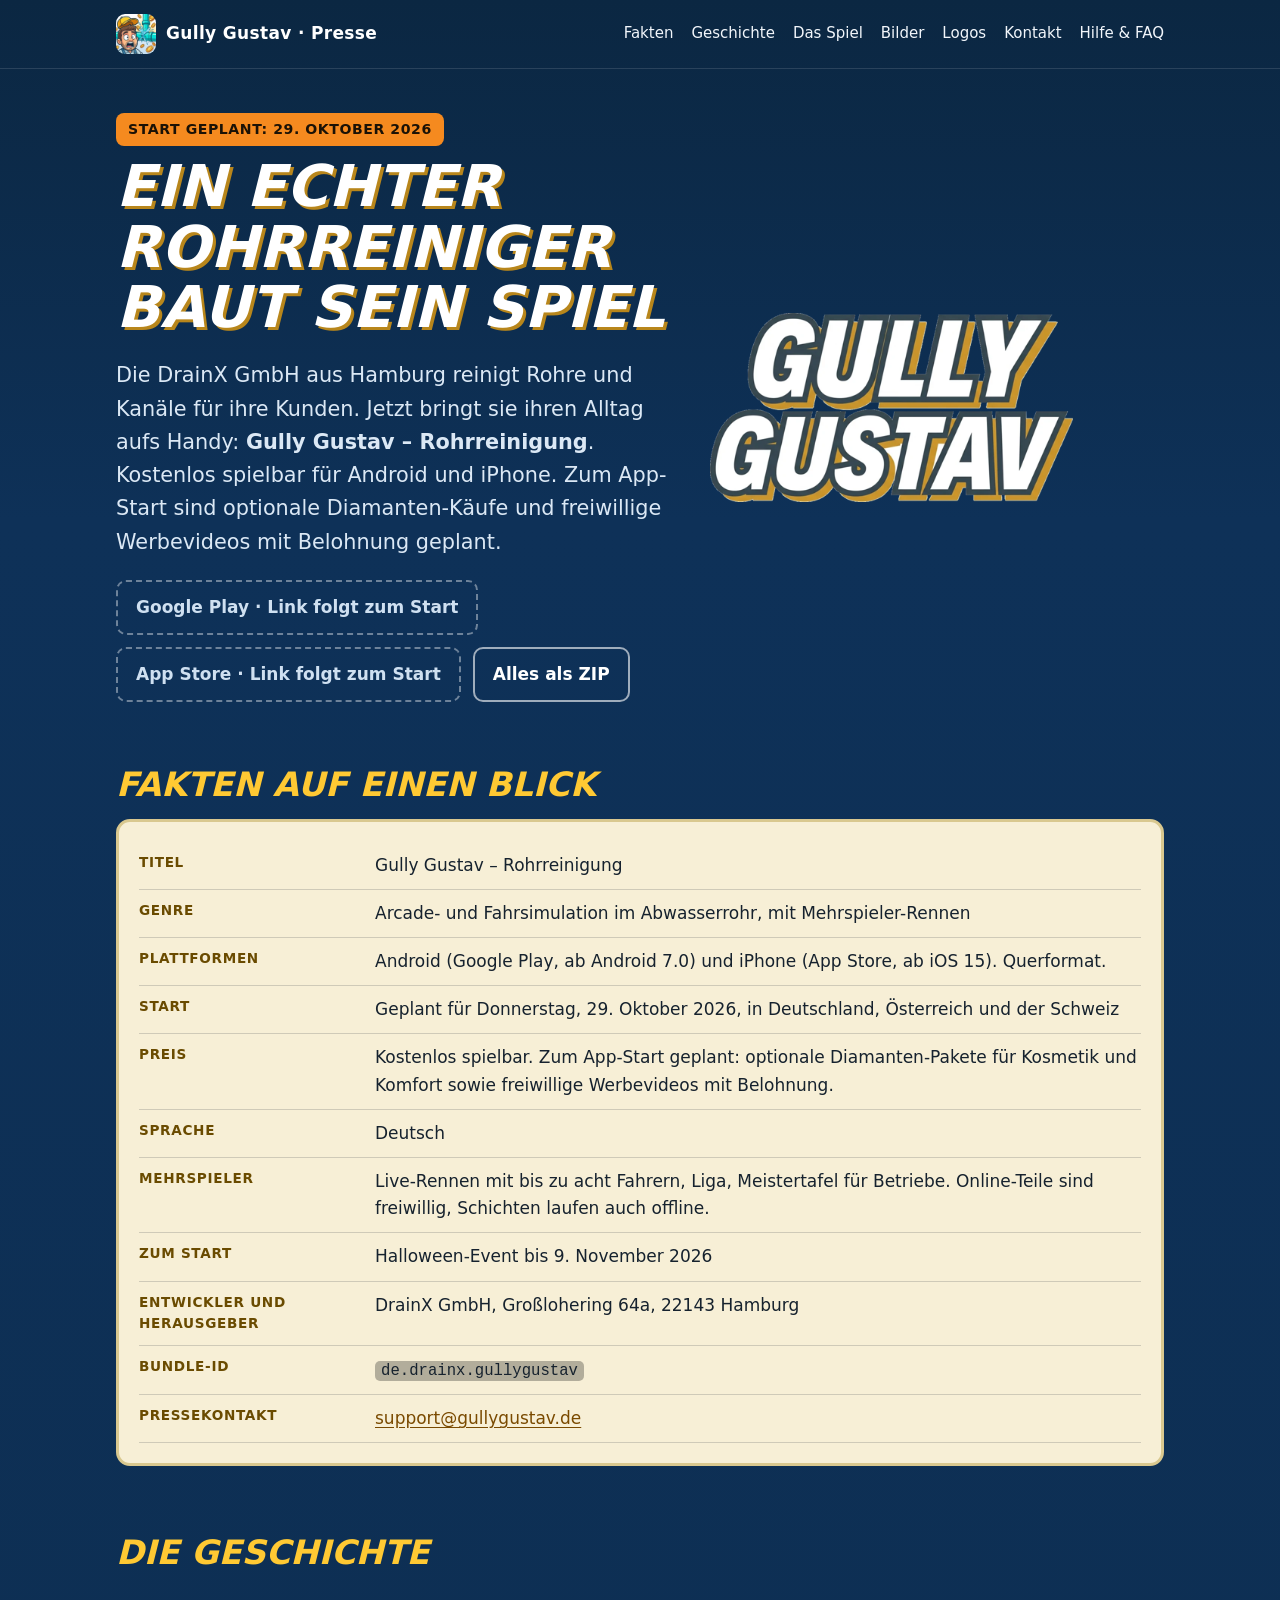
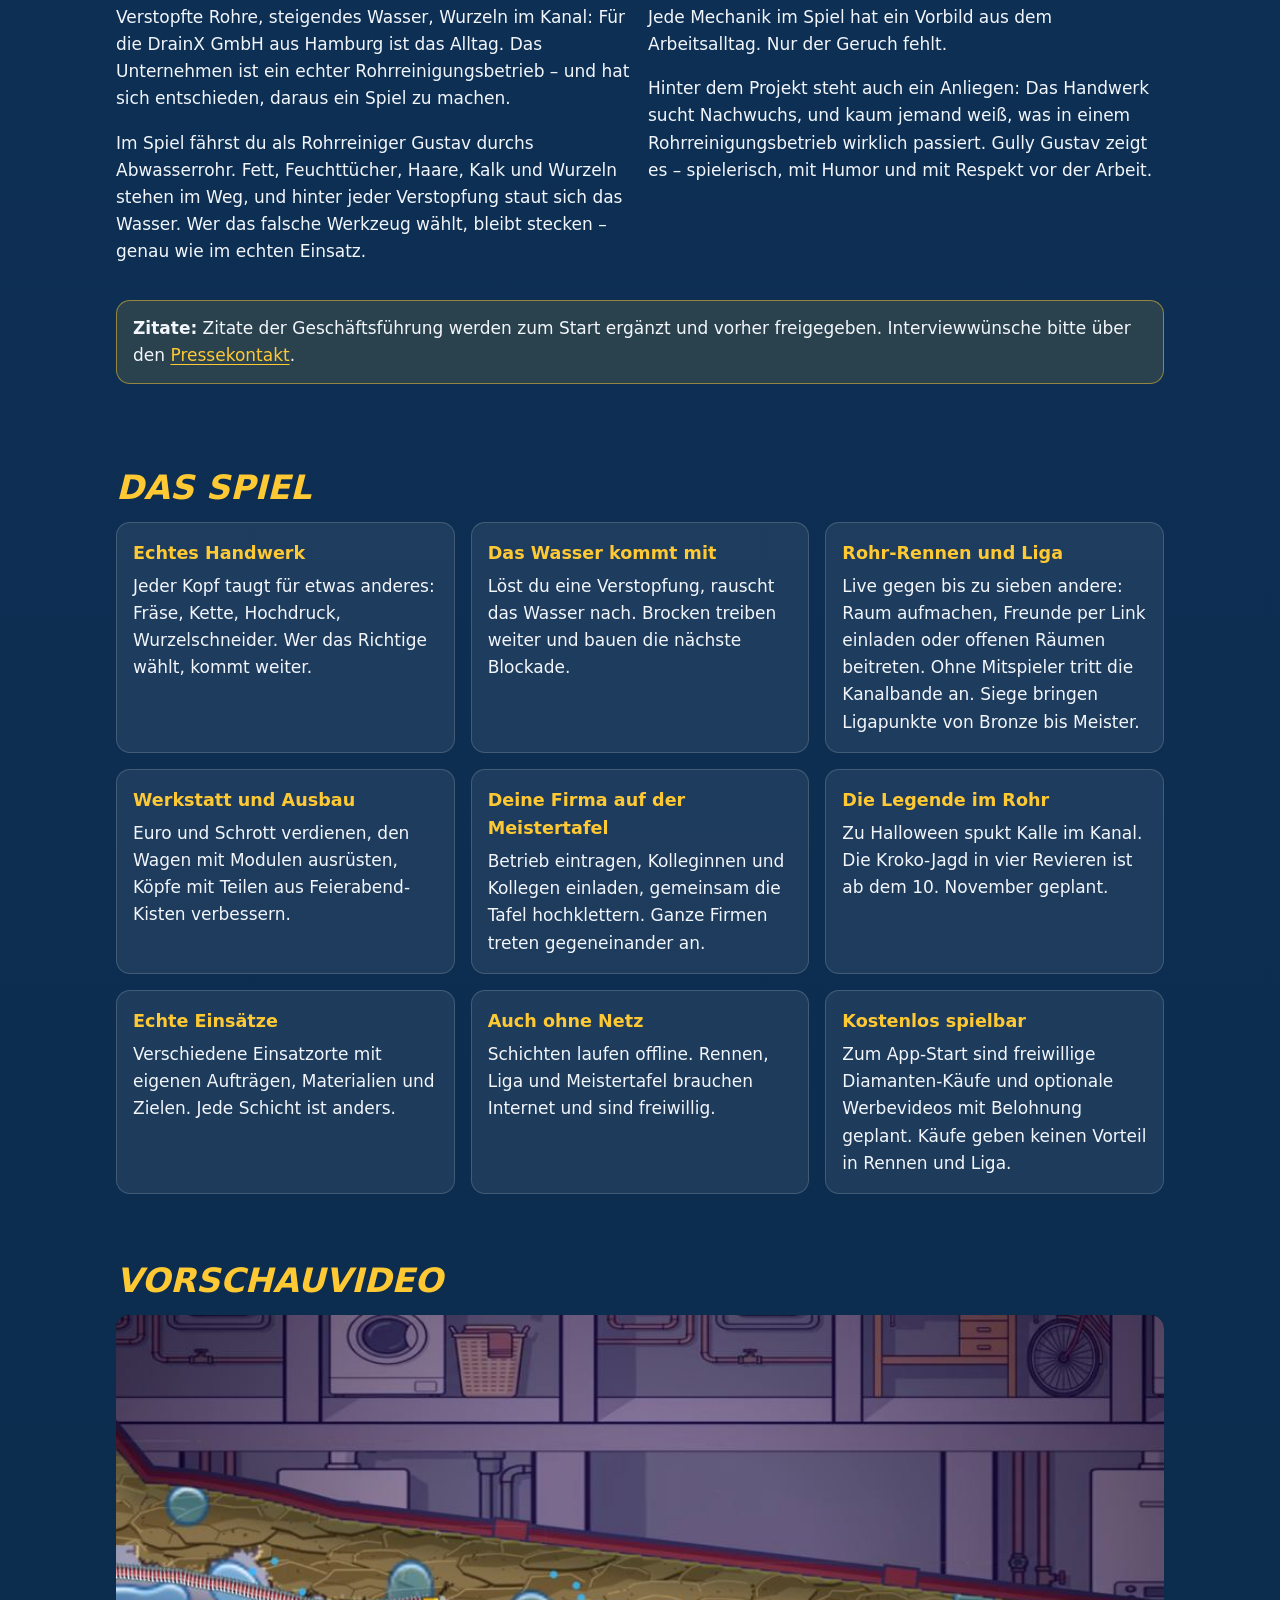
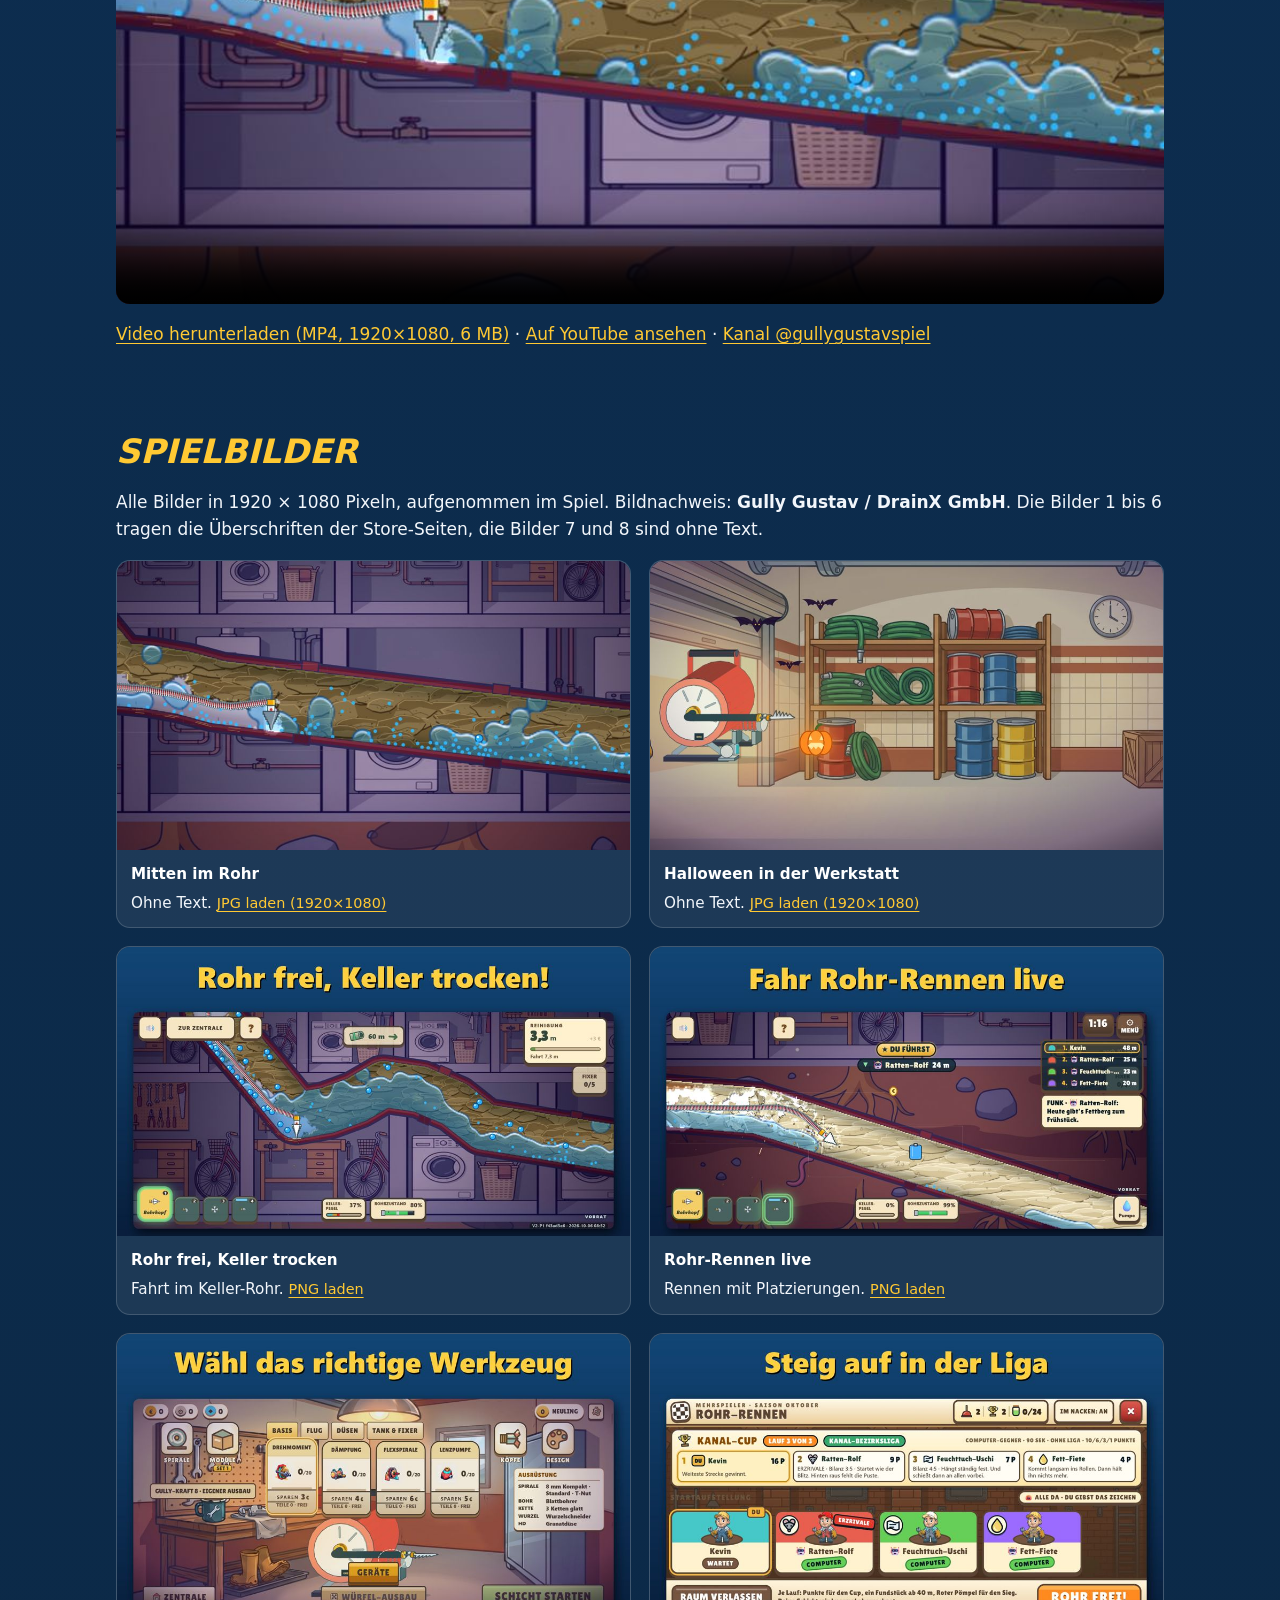
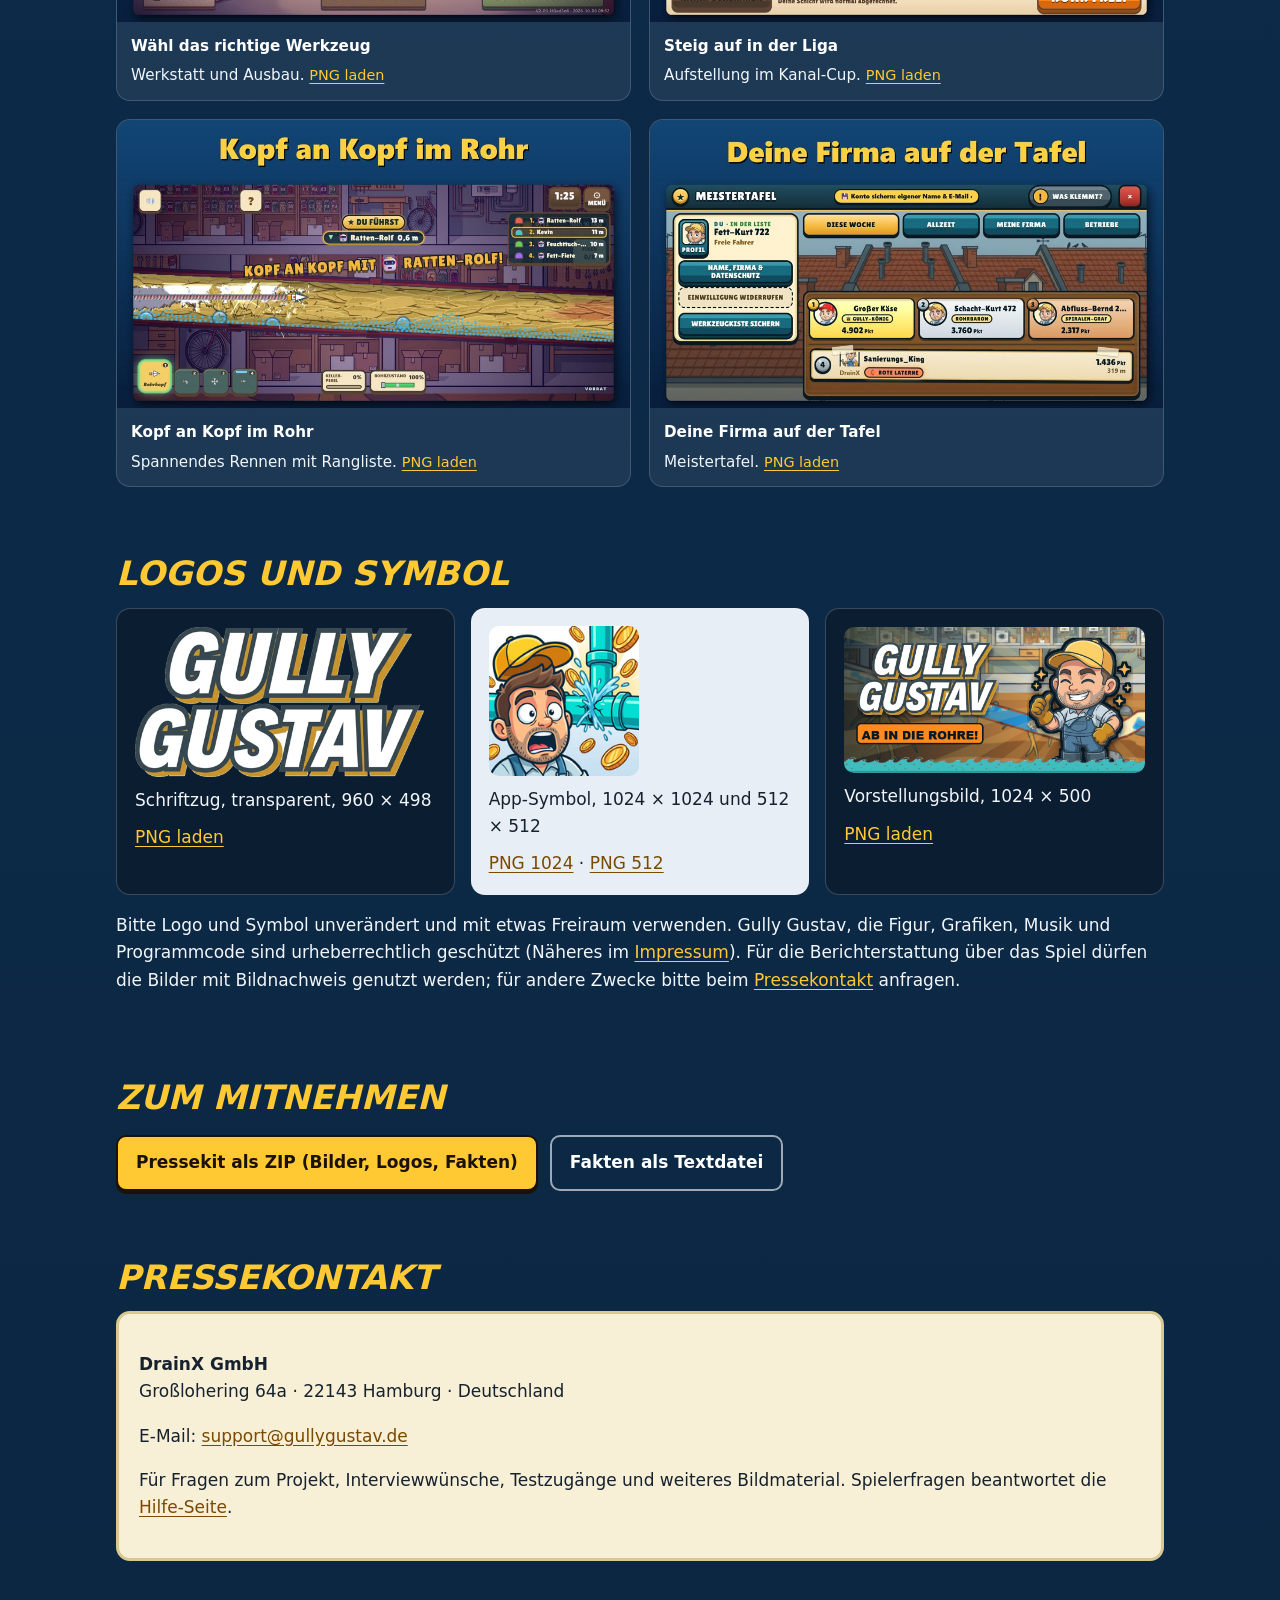
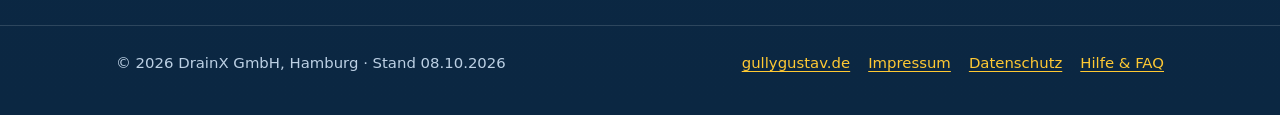
==== commit 5390bd4e: "fix(launch): align FAQ and press kit with planned app offers" ====
--- a/presse/index.html
+++ b/presse/index.html
@@ -9,7 +9,7 @@
 <link rel="icon" type="image/png" href="assets/vorschau/favicon-64.png">
 <link rel="stylesheet" href="assets/seite.css">
 </head>
-<body data-kaeufe="aus">
+<body data-kaeufe="geplant">
 <a class="skip" href="#inhalt">Zum Inhalt</a>
 <header class="kopf">
   <div class="huelle">
@@ -32,7 +32,7 @@
     <div>
       <span class="etikett">Start geplant: 29. Oktober 2026</span>
       <h1>Ein echter Rohrreiniger baut sein Spiel</h1>
-      <p class="lead">Die DrainX GmbH aus Hamburg reinigt Rohre und Kanäle für ihre Kunden. Jetzt bringt sie ihren Alltag aufs Handy: <strong>Gully Gustav – Rohrreinigung</strong>. Kostenlos spielbar, ohne Werbung, für Android und iPhone.</p>
+      <p class="lead">Die DrainX GmbH aus Hamburg reinigt Rohre und Kanäle für ihre Kunden. Jetzt bringt sie ihren Alltag aufs Handy: <strong>Gully Gustav – Rohrreinigung</strong>. Kostenlos spielbar für Android und iPhone. Zum App-Start sind optionale Diamanten-Käufe und freiwillige Werbevideos mit Belohnung geplant.</p>
       <div class="knopfreihe">
         <!-- STORE-LINKS: erst eintragen, wenn die Store-Seiten live sind (aus <span class="knopf aus"> wird <a class="knopf" href="...">) -->
         <span class="knopf aus" aria-disabled="true">Google Play · Link folgt zum Start</span>
@@ -53,7 +53,7 @@
         <div><dt>Genre</dt><dd>Arcade- und Fahrsimulation im Abwasserrohr, mit Mehrspieler-Rennen</dd></div>
         <div><dt>Plattformen</dt><dd>Android (Google Play, ab Android 7.0) und iPhone (App Store, ab iOS 15). Querformat.</dd></div>
         <div><dt>Start</dt><dd>Geplant für Donnerstag, 29. Oktober 2026, in Deutschland, Österreich und der Schweiz</dd></div>
-        <div><dt>Preis</dt><dd>Kostenlos spielbar, ohne Werbung<span class="nur-kaeufe">. Optionale In-App-Käufe: Diamanten-Pakete (nur Kosmetik und Komfort, kein Vorteil in Rennen und Liga)</span></dd></div>
+        <div><dt>Preis</dt><dd>Kostenlos spielbar. Zum App-Start geplant: optionale Diamanten-Pakete für Kosmetik und Komfort sowie freiwillige Werbevideos mit Belohnung.</dd></div>
         <div><dt>Sprache</dt><dd>Deutsch</dd></div>
         <div><dt>Mehrspieler</dt><dd>Live-Rennen mit bis zu acht Fahrern, Liga, Meistertafel für Betriebe. Online-Teile sind freiwillig, Schichten laufen auch offline.</dd></div>
         <div><dt>Zum Start</dt><dd>Halloween-Event bis 9. November 2026</dd></div>
@@ -91,10 +91,10 @@
       <div class="merkmal"><h3>Rohr-Rennen und Liga</h3><p>Live gegen bis zu sieben andere: Raum aufmachen, Freunde per Link einladen oder offenen Räumen beitreten. Ohne Mitspieler tritt die Kanalbande an. Siege bringen Ligapunkte von Bronze bis Meister.</p></div>
       <div class="merkmal"><h3>Werkstatt und Ausbau</h3><p>Euro und Schrott verdienen, den Wagen mit Modulen ausrüsten, Köpfe mit Teilen aus Feierabend-Kisten verbessern.</p></div>
       <div class="merkmal"><h3>Deine Firma auf der Meistertafel</h3><p>Betrieb eintragen, Kolleginnen und Kollegen einladen, gemeinsam die Tafel hochklettern. Ganze Firmen treten gegeneinander an.</p></div>
-      <div class="merkmal"><h3>Die Legende im Rohr</h3><p>In vier Revieren wartet das Silberkroko. Seine Bewegungen lesen, ausweichen, die Trophäe verdienen.</p></div>
+      <div class="merkmal"><h3>Die Legende im Rohr</h3><p>Zu Halloween spukt Kalle im Kanal. Die Kroko-Jagd in vier Revieren ist ab dem 10. November geplant.</p></div>
       <div class="merkmal"><h3>Echte Einsätze</h3><p>Verschiedene Einsatzorte mit eigenen Aufträgen, Materialien und Zielen. Jede Schicht ist anders.</p></div>
       <div class="merkmal"><h3>Auch ohne Netz</h3><p>Schichten laufen offline. Rennen, Liga und Meistertafel brauchen Internet und sind freiwillig.</p></div>
-      <div class="merkmal"><h3>Kostenlos, ohne Werbung</h3><p>Gully Gustav ist kostenlos spielbar und zeigt keine Werbung.</p></div>
+      <div class="merkmal"><h3>Kostenlos spielbar</h3><p>Zum App-Start sind freiwillige Diamanten-Käufe und optionale Werbevideos mit Belohnung geplant. Käufe geben keinen Vorteil in Rennen und Liga.</p></div>
     </div>
   </div>
 </section>
